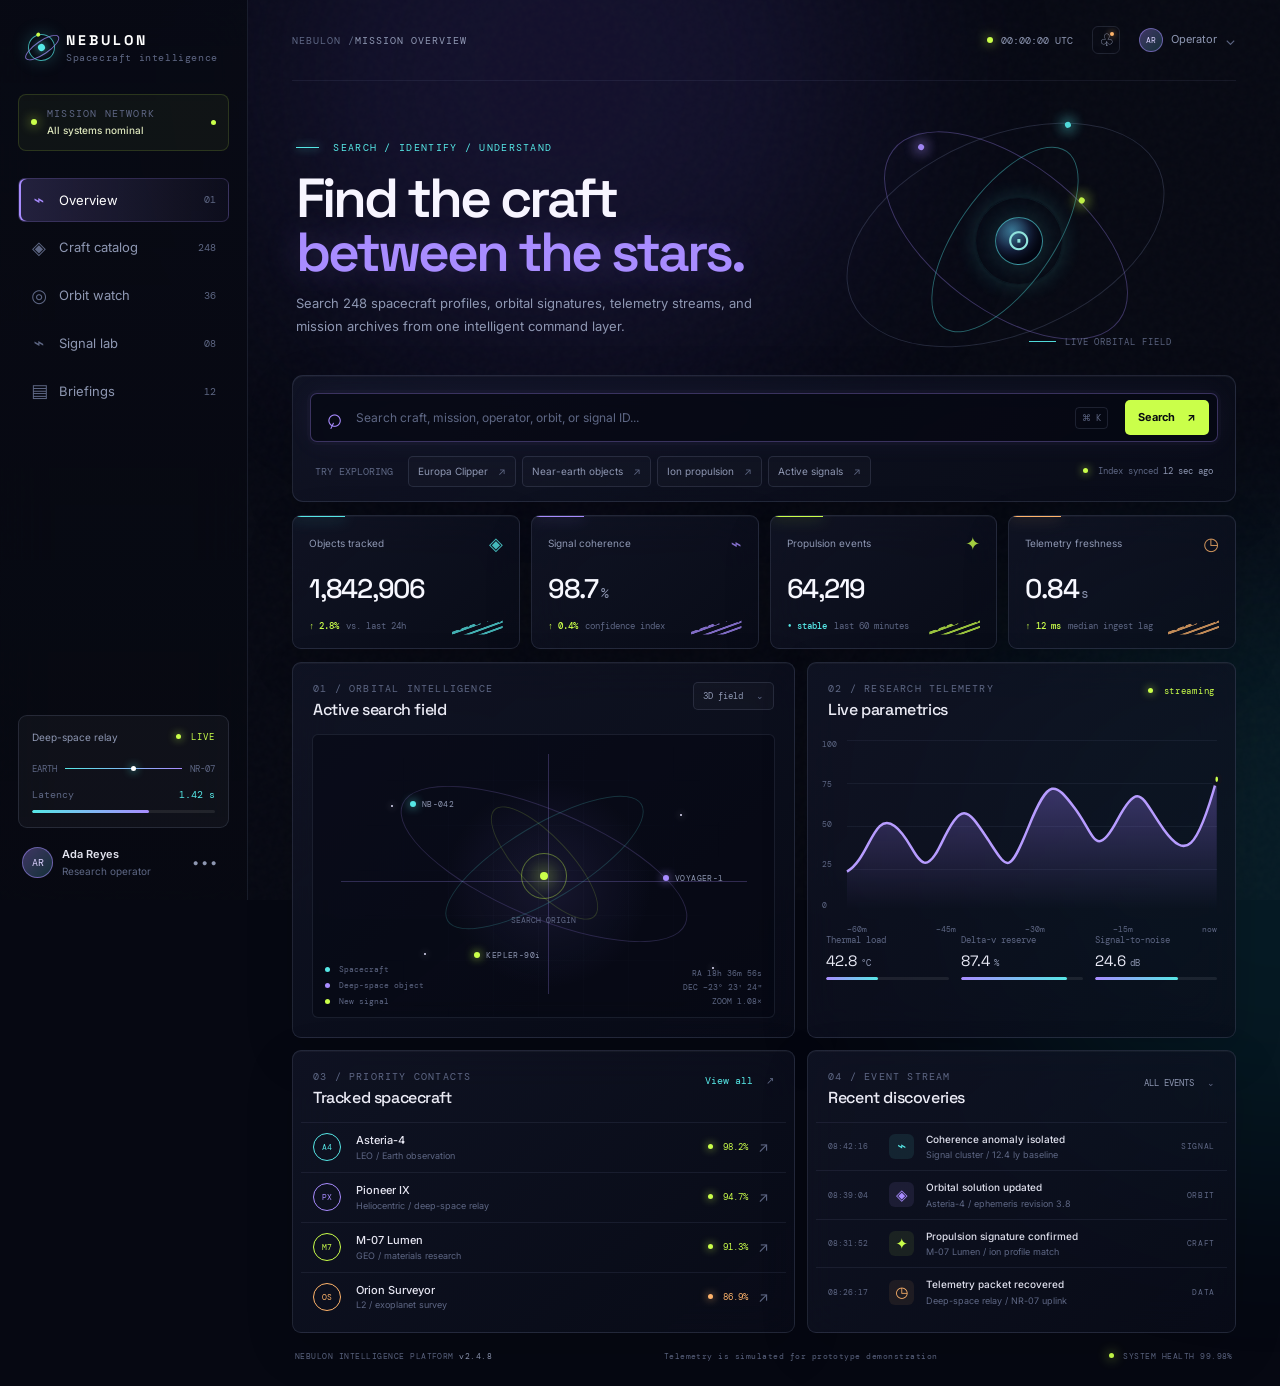
==== index.html @ e384da69 "added basic UI" ====
<!DOCTYPE html>
<html lang="en">

<head>
         <meta charset="UTF-8" />
         <meta name="viewport" content="width=device-width, initial-scale=1.0" />
         <meta name="theme-color" content="#060812" />
         <meta name="description" content="NEBULON spacecraft search and research intelligence prototype." />
         <title>NEBULON — Spacecraft Intelligence</title>
         <link rel="preconnect" href="https://fonts.googleapis.com" />
         <link rel="preconnect" href="https://fonts.gstatic.com" crossorigin />
         <link href="https://fonts.googleapis.com/css2?family=DM+Mono:wght@400;500&family=Inter:wght@400;500;600;700;800&family=Space+Grotesk:wght@400;500;600;700&display=swap"
                  rel="stylesheet" />
         <link rel="stylesheet" href="style.css" />
</head>

<body>
         <canvas id="starfield" aria-hidden="true"></canvas>
         <div class="noise" aria-hidden="true"></div>
         <div class="aurora aurora-one" aria-hidden="true"></div>
         <div class="aurora aurora-two" aria-hidden="true"></div>

         <div class="app-shell">
                  <aside class="sidebar" aria-label="Primary navigation">
                           <div class="brand-lockup">
                                    <div class="brand-orbit" aria-hidden="true"><span></span><i></i></div>
                                    <div>
                                             <div class="brand-name">NEBULON</div>
                                             <div class="brand-subtitle">Spacecraft intelligence</div>
                                    </div>
                           </div>

                           <div class="mission-status">
                                    <span class="status-dot"></span>
                                    <div>
                                             <span class="eyebrow">Mission network</span>
                                             <strong>All systems nominal</strong>
                                    </div>
                                    <span class="status-pulse"></span>
                           </div>

                           <nav class="nav-stack">
                                    <button class="nav-item active" data-view="overview" type="button"><span
                                                      class="nav-icon">⌁</span><span>Overview</span><span
                                                      class="nav-count">01</span></button>
                                    <button class="nav-item" data-view="catalog" type="button"><span
                                                      class="nav-icon">◈</span><span>Craft catalog</span><span
                                                      class="nav-count">248</span></button>
                                    <button class="nav-item" data-view="orbits" type="button"><span
                                                      class="nav-icon">◎</span><span>Orbit watch</span><span
                                                      class="nav-count">36</span></button>
                                    <button class="nav-item" data-view="signals" type="button"><span
                                                      class="nav-icon">⌁</span><span>Signal lab</span><span
                                                      class="nav-count">08</span></button>
                                    <button class="nav-item" data-view="briefings" type="button"><span
                                                      class="nav-icon">▤</span><span>Briefings</span><span
                                                      class="nav-count">12</span></button>
                           </nav>

                           <div class="sidebar-spacer"></div>

                           <div class="network-card">
                                    <div class="network-card-top"><span>Deep-space relay</span><span
                                                      class="live-label"><i></i> LIVE</span></div>
                                    <div class="relay-route"><span>EARTH</span>
                                             <div class="route-line"><b></b></div><span>NR-07</span>
                                    </div>
                                    <div class="network-meta"><span>Latency</span><strong id="latencyValue">1.42
                                                      s</strong></div>
                                    <div class="mini-progress"><span id="relayProgress"></span></div>
                           </div>

                           <div class="user-lockup">
                                    <div class="avatar">AR</div>
                                    <div><strong>Ada Reyes</strong><span>Research operator</span></div>
                                    <button class="icon-button" type="button"
                                             aria-label="Open operator menu">•••</button>
                           </div>
                  </aside>

                  <main class="main-content">
                           <header class="topbar">
                                    <div class="breadcrumb"><span>NEBULON /</span><strong>Mission overview</strong>
                                    </div>
                                    <div class="topbar-actions">
                                             <div class="system-time"><span class="live-dot"></span><span
                                                               id="utcClock">00:00:00 UTC</span></div>
                                             <button class="square-button" type="button"
                                                      aria-label="Notifications"><span
                                                               class="notification-dot"></span>♧</button>
                                             <button class="operator-button" type="button"><span
                                                               class="avatar avatar-small">AR</span><span>Operator</span><span
                                                               class="chevron">⌄</span></button>
                                    </div>
                           </header>

                           <section class="hero-section">
                                    <div class="hero-copy">
                                             <div class="section-kicker"><span></span> SEARCH / IDENTIFY / UNDERSTAND
                                             </div>
                                             <h1>Find the craft<br /><em>between the stars.</em></h1>
                                             <p>Search 248 spacecraft profiles, orbital signatures, telemetry streams,
                                                      and mission archives from one intelligent command layer.</p>
                                    </div>

                                    <div class="hero-orbit-visual"
                                             aria-label="Orbital visualization showing tracked spacecraft">
                                             <div class="orbit orbit-large"><span class="orbit-node node-one"></span>
                                             </div>
                                             <div class="orbit orbit-medium"><span class="orbit-node node-two"></span>
                                             </div>
                                             <div class="orbit orbit-small"><span class="orbit-node node-three"></span>
                                             </div>
                                             <div class="planet">
                                                      <div class="planet-glow"></div><span>⊙</span>
                                             </div>
                                             <div class="visual-caption"><span class="caption-line"></span><span>LIVE
                                                               ORBITAL FIELD</span></div>
                                    </div>
                           </section>

                           <section class="search-panel glass-panel" aria-label="Spacecraft search">
                                    <div class="search-main">
                                             <span class="search-glyph">⌕</span>
                                             <input id="craftSearch" type="search" autocomplete="off"
                                                      placeholder="Search craft, mission, operator, orbit, or signal ID..."
                                                      aria-label="Search spacecraft, mission, operator, orbit, or signal ID" />
                                             <span class="search-shortcut">⌘ K</span>
                                             <button class="search-submit" id="searchSubmit" type="button">Search
                                                      <span>↗</span></button>
                                    </div>
                                    <div class="search-footer">
                                             <div class="suggestion-label">Try exploring</div>
                                             <div class="suggestion-chips">
                                                      <button class="suggestion-chip" type="button"
                                                               data-query="Europa Clipper">Europa Clipper
                                                               <span>↗</span></button>
                                                      <button class="suggestion-chip" type="button"
                                                               data-query="near-earth objects">Near-earth objects
                                                               <span>↗</span></button>
                                                      <button class="suggestion-chip" type="button"
                                                               data-query="ion propulsion">Ion propulsion
                                                               <span>↗</span></button>
                                                      <button class="suggestion-chip" type="button"
                                                               data-query="active signals">Active signals
                                                               <span>↗</span></button>
                                             </div>
                                             <span class="index-status"><i></i> Index synced <strong id="syncTime">12
                                                               sec ago</strong></span>
                                    </div>
                           </section>

                           <section class="metrics-grid" aria-label="Live research metrics">
                                    <article class="metric-card glass-panel accent-cyan">
                                             <div class="metric-head"><span class="metric-label">Objects
                                                               tracked</span><span class="metric-icon">◈</span></div>
                                             <div class="metric-value" id="objectsMetric">1,842,906</div>
                                             <div class="metric-foot"><span class="trend up">↑ 2.8%</span><span>vs. last
                                                               24h</span>
                                                      <div class="sparkline" id="sparkObjects"></div>
                                             </div>
                                    </article>
                                    <article class="metric-card glass-panel accent-violet">
                                             <div class="metric-head"><span class="metric-label">Signal
                                                               coherence</span><span class="metric-icon">⌁</span></div>
                                             <div class="metric-value"><span
                                                               id="coherenceMetric">98.7</span><small>%</small></div>
                                             <div class="metric-foot"><span class="trend up">↑
                                                               0.4%</span><span>confidence index</span>
                                                      <div class="sparkline violet" id="sparkCoherence"></div>
                                             </div>
                                    </article>
                                    <article class="metric-card glass-panel accent-lime">
                                             <div class="metric-head"><span class="metric-label">Propulsion
                                                               events</span><span class="metric-icon">✦</span></div>
                                             <div class="metric-value" id="propulsionMetric">64,219</div>
                                             <div class="metric-foot"><span class="trend neutral">•
                                                               stable</span><span>last 60 minutes</span>
                                                      <div class="sparkline lime" id="sparkPropulsion"></div>
                                             </div>
                                    </article>
                                    <article class="metric-card glass-panel accent-orange">
                                             <div class="metric-head"><span class="metric-label">Telemetry
                                                               freshness</span><span class="metric-icon">◷</span></div>
                                             <div class="metric-value"><span
                                                               id="freshnessMetric">0.84</span><small>s</small></div>
                                             <div class="metric-foot"><span class="trend up">↑ 12 ms</span><span>median
                                                               ingest lag</span>
                                                      <div class="sparkline orange" id="sparkFreshness"></div>
                                             </div>
                                    </article>
                           </section>

                           <section class="dashboard-grid">
                                    <article class="panel glass-panel orbit-panel">
                                             <div class="panel-heading">
                                                      <div><span class="eyebrow">01 / ORBITAL INTELLIGENCE</span>
                                                               <h2>Active search field</h2>
                                                      </div>
                                                      <button class="ghost-button" id="fieldMode" type="button">3D field
                                                               <span>⌄</span></button>
                                             </div>
                                             <div class="field-map">
                                                      <div class="field-grid"></div>
                                                      <div class="field-axis axis-x"></div>
                                                      <div class="field-axis axis-y"></div>
                                                      <div class="field-ring ring-a"></div>
                                                      <div class="field-ring ring-b"></div>
                                                      <div class="field-ring ring-c"></div>
                                                      <div class="field-star star-a"></div>
                                                      <div class="field-star star-b"></div>
                                                      <div class="field-star star-c"></div>
                                                      <div class="field-star star-d"></div>
                                                      <div class="craft craft-a"><span></span><label>NB-042</label>
                                                      </div>
                                                      <div class="craft craft-b"><span></span><label>VOYAGER-1</label>
                                                      </div>
                                                      <div class="craft craft-c"><span></span><label>KEPLER-90i</label>
                                                      </div>
                                                      <div class="field-center"><span class="center-core"></span>
                                                               <div class="center-radar"></div><small>SEARCH
                                                                        ORIGIN</small>
                                                      </div>
                                                      <div class="field-legend"><span><i class="legend-cyan"></i>
                                                                        Spacecraft</span><span><i
                                                                                 class="legend-violet"></i> Deep-space
                                                                        object</span><span><i class="legend-lime"></i>
                                                                        New signal</span></div>
                                                      <div class="map-readout"><span>RA 18h 36m 56s</span><span>DEC −23°
                                                                        23′ 24″</span><span>ZOOM 1.08×</span></div>
                                             </div>
                                    </article>

                                    <article class="panel glass-panel telemetry-panel">
                                             <div class="panel-heading">
                                                      <div><span class="eyebrow">02 / RESEARCH TELEMETRY</span>
                                                               <h2>Live parametrics</h2>
                                                      </div>
                                                      <span class="stream-status"><i></i> streaming</span>
                                             </div>
                                             <div class="telemetry-chart">
                                                      <div class="chart-y">
                                                               <span>100</span><span>75</span><span>50</span><span>25</span><span>0</span>
                                                      </div>
                                                      <div class="chart-area">
                                                               <div class="chart-lines"></div><svg viewBox="0 0 560 180"
                                                                        preserveAspectRatio="none"
                                                                        aria-label="Telemetry waveform">
                                                                        <defs>
                                                                                 <linearGradient id="chartGradient"
                                                                                          x1="0" x2="0" y1="0" y2="1">
                                                                                          <stop offset="0%"
                                                                                                   stop-color="#9c7cff"
                                                                                                   stop-opacity=".34" />
                                                                                          <stop offset="100%"
                                                                                                   stop-color="#9c7cff"
                                                                                                   stop-opacity="0" />
                                                                                 </linearGradient>
                                                                        </defs>
                                                                        <path id="telemetryFill"
                                                                                 d="M0,140 C35,125 40,75 72,91 S110,158 142,111 S181,71 212,104 S244,146 275,92 S315,44 345,72 S376,129 410,84 S447,63 480,95 S530,118 560,41 L560,180 L0,180 Z"
                                                                                 fill="url(#chartGradient)" />
                                                                        <path id="telemetryLine"
                                                                                 d="M0,140 C35,125 40,75 72,91 S110,158 142,111 S181,71 212,104 S244,146 275,92 S315,44 345,72 S376,129 410,84 S447,63 480,95 S530,118 560,41"
                                                                                 fill="none" stroke="#b79cff"
                                                                                 stroke-width="2.5"
                                                                                 vector-effect="non-scaling-stroke" />
                                                                        <circle id="telemetryPoint" cx="560" cy="41"
                                                                                 r="5" fill="#caff4a" stroke="#10131f"
                                                                                 stroke-width="4"
                                                                                 vector-effect="non-scaling-stroke" />
                                                               </svg>
                                                               <div class="chart-x">
                                                                        <span>−60m</span><span>−45m</span><span>−30m</span><span>−15m</span><span>now</span>
                                                               </div>
                                                      </div>
                                             </div>
                                             <div class="telemetry-readouts">
                                                      <div><span>Thermal load</span><strong id="thermalValue">42.8
                                                                        <small>°C</small></strong><i
                                                                        class="readout-bar"><b
                                                                                 style="width:42%"></b></i></div>
                                                      <div><span>Delta-v reserve</span><strong id="deltaValue">87.4
                                                                        <small>%</small></strong><i
                                                                        class="readout-bar"><b
                                                                                 style="width:87%"></b></i></div>
                                                      <div><span>Signal-to-noise</span><strong id="snrValue">24.6
                                                                        <small>dB</small></strong><i
                                                                        class="readout-bar"><b
                                                                                 style="width:68%"></b></i></div>
                                             </div>
                                    </article>

                                    <article class="panel glass-panel targets-panel">
                                             <div class="panel-heading">
                                                      <div><span class="eyebrow">03 / PRIORITY CONTACTS</span>
                                                               <h2>Tracked spacecraft</h2>
                                                      </div><button class="text-button" id="viewAllTargets"
                                                               type="button">View all <span>↗</span></button>
                                             </div>
                                             <div class="target-list" id="targetList">
                                                      <button class="target-row" data-target="Asteria-4"
                                                               type="button"><span
                                                                        class="target-mark cyan">A4</span><span
                                                                        class="target-info"><strong>Asteria-4</strong><small>LEO
                                                                                 / Earth observation</small></span><span
                                                                        class="target-signal"><i></i> 98.2%</span><span
                                                                        class="row-arrow">↗</span></button>
                                                      <button class="target-row" data-target="Pioneer IX"
                                                               type="button"><span
                                                                        class="target-mark violet">PX</span><span
                                                                        class="target-info"><strong>Pioneer
                                                                                 IX</strong><small>Heliocentric /
                                                                                 deep-space relay</small></span><span
                                                                        class="target-signal"><i></i> 94.7%</span><span
                                                                        class="row-arrow">↗</span></button>
                                                      <button class="target-row" data-target="M-07 Lumen"
                                                               type="button"><span
                                                                        class="target-mark lime">M7</span><span
                                                                        class="target-info"><strong>M-07
                                                                                 Lumen</strong><small>GEO / materials
                                                                                 research</small></span><span
                                                                        class="target-signal"><i></i> 91.3%</span><span
                                                                        class="row-arrow">↗</span></button>
                                                      <button class="target-row" data-target="Orion Surveyor"
                                                               type="button"><span
                                                                        class="target-mark orange">OS</span><span
                                                                        class="target-info"><strong>Orion
                                                                                 Surveyor</strong><small>L2 / exoplanet
                                                                                 survey</small></span><span
                                                                        class="target-signal warning"><i></i>
                                                                        86.9%</span><span
                                                                        class="row-arrow">↗</span></button>
                                             </div>
                                    </article>

                                    <article class="panel glass-panel activity-panel">
                                             <div class="panel-heading">
                                                      <div><span class="eyebrow">04 / EVENT STREAM</span>
                                                               <h2>Recent discoveries</h2>
                                                      </div><span class="stream-filter">ALL EVENTS <span>⌄</span></span>
                                             </div>
                                             <div class="activity-list" id="activityList">
                                                      <div class="activity-item"><span
                                                                        class="activity-time">08:42:16</span><span
                                                                        class="activity-icon cyan">⌁</span>
                                                               <div><strong>Coherence anomaly
                                                                                 isolated</strong><small>Signal cluster
                                                                                 / 12.4 ly baseline</small></div><span
                                                                        class="activity-tag">SIGNAL</span>
                                                      </div>
                                                      <div class="activity-item"><span
                                                                        class="activity-time">08:39:04</span><span
                                                                        class="activity-icon violet">◈</span>
                                                               <div><strong>Orbital solution
                                                                                 updated</strong><small>Asteria-4 /
                                                                                 ephemeris revision 3.8</small></div>
                                                               <span class="activity-tag">ORBIT</span>
                                                      </div>
                                                      <div class="activity-item"><span
                                                                        class="activity-time">08:31:52</span><span
                                                                        class="activity-icon lime">✦</span>
                                                               <div><strong>Propulsion signature
                                                                                 confirmed</strong><small>M-07 Lumen /
                                                                                 ion profile match</small></div><span
                                                                        class="activity-tag">CRAFT</span>
                                                      </div>
                                                      <div class="activity-item"><span
                                                                        class="activity-time">08:26:17</span><span
                                                                        class="activity-icon orange">◷</span>
                                                               <div><strong>Telemetry packet
                                                                                 recovered</strong><small>Deep-space
                                                                                 relay / NR-07 uplink</small></div><span
                                                                        class="activity-tag">DATA</span>
                                                      </div>
                                             </div>
                                    </article>
                           </section>

                           <footer class="page-footer"><span>NEBULON INTELLIGENCE PLATFORM
                                             <b>v2.4.8</b></span><span>Telemetry is simulated for prototype
                                             demonstration</span><span><i class="footer-dot"></i> SYSTEM HEALTH
                                             99.98%</span></footer>
                  </main>
         </div>

         <div class="toast" id="toast" role="status" aria-live="polite"><span class="toast-mark">✦</span>
                  <div><strong id="toastTitle">Search initialized</strong><small id="toastMessage">Scanning the Nebulon
                                    index...</small></div><button id="toastClose" type="button"
                           aria-label="Close notification">×</button>
         </div>
         <script src="script.js"></script>
</body>

</html>
---- style.css ----
:root {
         --bg: #060812;
         --panel: rgba(15, 18, 32, .74);
         --panel-strong: rgba(18, 22, 38, .92);
         --line: rgba(153, 167, 206, .16);
         --line-bright: rgba(189, 204, 255, .28);
         --ink: #f0f1fb;
         --muted: #8e97b2;
         --muted-2: #5e6784;
         --cyan: #56e7e6;
         --violet: #a88cff;
         --lime: #caff4a;
         --orange: #ffb46b;
         --danger: #ff7c9f;
         --font-body: Inter, system-ui, sans-serif;
         --font-display: "Space Grotesk", Inter, sans-serif;
         --font-mono: "DM Mono", monospace;
}

* {
         box-sizing: border-box;
}

html {
         min-width: 320px;
         scroll-behavior: smooth;
}

body {
         margin: 0;
         color: var(--ink);
         background: var(--bg);
         font-family: var(--font-body);
         font-size: 13px;
         line-height: 1.45;
         overflow-x: hidden;
}

button,
input {
         font: inherit;
}

button {
         color: inherit;
         cursor: pointer;
}

button:focus-visible,
input:focus-visible {
         outline: 2px solid var(--cyan);
         outline-offset: 3px;
}

#starfield {
         position: fixed;
         inset: 0;
         z-index: -5;
         width: 100%;
         height: 100%;
         opacity: .82;
}

.noise {
         position: fixed;
         inset: 0;
         z-index: -2;
         pointer-events: none;
         opacity: .035;
         mix-blend-mode: screen;
         background-image: url("data:image/svg+xml,%3Csvg viewBox='0 0 180 180' xmlns='http://www.w3.org/2000/svg'%3E%3Cfilter id='n'%3E%3CfeTurbulence type='fractalNoise' baseFrequency='.82' numOctaves='4' stitchTiles='stitch'/%3E%3C/filter%3E%3Crect width='100%25' height='100%25' filter='url(%23n)' opacity='.75'/%3E%3C/svg%3E");
}

.aurora {
         position: fixed;
         z-index: -3;
         width: 48vw;
         height: 48vw;
         border-radius: 50%;
         filter: blur(110px);
         opacity: .13;
         pointer-events: none;
}

.aurora-one {
         top: -18vw;
         left: 20vw;
         background: #6547da;
}

.aurora-two {
         right: -24vw;
         bottom: -22vw;
         background: #0bbbc4;
         opacity: .1;
}

.app-shell {
         display: flex;
         min-height: 100vh;
}

.sidebar {
         position: fixed;
         top: 0;
         bottom: 0;
         left: 0;
         z-index: 10;
         display: flex;
         flex-direction: column;
         width: 248px;
         padding: 31px 18px 22px;
         border-right: 1px solid rgba(145, 160, 206, .13);
         background: linear-gradient(180deg, rgba(8, 10, 20, .92), rgba(7, 9, 17, .73));
         backdrop-filter: blur(26px);
}

.brand-lockup {
         display: flex;
         align-items: center;
         gap: 11px;
         padding: 0 10px 30px;
}

.brand-orbit {
         width: 27px;
         height: 27px;
         border: 1px solid rgba(86, 231, 230, .7);
         border-radius: 50%;
         transform: rotate(-34deg);
         position: relative;
         box-shadow: 0 0 18px rgba(86, 231, 230, .22);
}

.brand-orbit:before {
         content: "";
         position: absolute;
         width: 38px;
         height: 12px;
         top: 6px;
         left: -7px;
         border: 1px solid rgba(168, 140, 255, .72);
         border-radius: 50%;
}

.brand-orbit span {
         position: absolute;
         top: 9px;
         left: 9px;
         width: 7px;
         height: 7px;
         border-radius: 50%;
         background: var(--cyan);
         box-shadow: 0 0 10px var(--cyan);
}

.brand-orbit i {
         position: absolute;
         width: 4px;
         height: 4px;
         top: -2px;
         left: 15px;
         background: var(--lime);
         border-radius: 50%;
}

.brand-name {
         color: #fff;
         font: 700 14px var(--font-display);
         letter-spacing: .21em;
}

.brand-subtitle {
         color: var(--muted-2);
         font: 10px var(--font-mono);
         letter-spacing: .06em;
         margin-top: 2px;
}

.eyebrow {
         color: var(--muted-2);
         display: block;
         font: 10px var(--font-mono);
         letter-spacing: .12em;
         text-transform: uppercase;
}

.mission-status {
         display: flex;
         align-items: center;
         gap: 10px;
         padding: 12px 12px;
         border: 1px solid rgba(202, 255, 74, .15);
         border-radius: 8px;
         background: rgba(202, 255, 74, .045);
         margin-bottom: 27px;
}

.status-dot,
.live-dot,
.footer-dot {
         display: inline-block;
         width: 6px;
         height: 6px;
         border-radius: 50%;
         background: var(--lime);
         box-shadow: 0 0 12px var(--lime);
         flex: 0 0 auto;
}

.mission-status strong {
         display: block;
         color: #dce6bc;
         font-size: 10px;
         font-weight: 500;
         margin-top: 3px;
}

.status-pulse {
         width: 5px;
         height: 5px;
         margin-left: auto;
         border-radius: 50%;
         background: var(--lime);
         animation: pulse 1.8s infinite;
}

.nav-stack {
         display: flex;
         flex-direction: column;
         gap: 3px;
}

.nav-item {
         display: flex;
         align-items: center;
         gap: 12px;
         width: 100%;
         padding: 12px 12px;
         border: 1px solid transparent;
         border-radius: 7px;
         color: var(--muted);
         background: transparent;
         text-align: left;
         transition: .25s ease;
}

.nav-item:hover {
         color: var(--ink);
         background: rgba(255, 255, 255, .045);
}

.nav-item.active {
         color: #fff;
         border-color: rgba(168, 140, 255, .18);
         background: linear-gradient(90deg, rgba(168, 140, 255, .18), rgba(168, 140, 255, .035));
         box-shadow: inset 2px 0 var(--violet);
}

.nav-icon {
         width: 16px;
         color: var(--muted-2);
         font-size: 18px;
         text-align: center;
         line-height: 1;
}

.nav-item.active .nav-icon {
         color: var(--violet);
}

.nav-count {
         margin-left: auto;
         color: var(--muted-2);
         font: 10px var(--font-mono);
}

.sidebar-spacer {
         flex: 1;
         min-height: 30px;
}

.network-card {
         padding: 14px 13px;
         border: 1px solid var(--line);
         border-radius: 9px;
         background: rgba(255, 255, 255, .035);
         margin-bottom: 19px;
}

.network-card-top,
.relay-route,
.network-meta {
         display: flex;
         justify-content: space-between;
         align-items: center;
}

.network-card-top {
         color: var(--muted);
         font-size: 10px;
}

.live-label {
         color: var(--lime);
         font: 9px var(--font-mono);
         letter-spacing: .1em;
}

.live-label i,
.stream-status i,
.target-signal i,
.index-status i {
         display: inline-block;
         width: 5px;
         height: 5px;
         border-radius: 50%;
         background: currentColor;
         margin-right: 5px;
         vertical-align: 1px;
         box-shadow: 0 0 8px currentColor;
}

.relay-route {
         gap: 8px;
         margin: 18px 0 13px;
         color: var(--muted-2);
         font: 9px var(--font-mono);
}

.route-line {
         flex: 1;
         height: 1px;
         position: relative;
         background: linear-gradient(90deg, var(--cyan), var(--violet));
}

.route-line b {
         position: absolute;
         top: -2px;
         left: 56%;
         width: 5px;
         height: 5px;
         background: #fff;
         border-radius: 50%;
         box-shadow: 0 0 9px var(--cyan);
}

.network-meta {
         color: var(--muted-2);
         font: 10px var(--font-mono);
}

.network-meta strong {
         color: var(--cyan);
         font-weight: 400;
}

.mini-progress,
.readout-bar {
         display: block;
         overflow: hidden;
         height: 3px;
         border-radius: 9px;
         background: rgba(255, 255, 255, .08);
}

.mini-progress {
         margin-top: 9px;
}

.mini-progress span {
         display: block;
         height: 100%;
         width: 64%;
         border-radius: inherit;
         background: linear-gradient(90deg, var(--cyan), var(--violet));
         transition: width .4s ease;
}

.user-lockup {
         display: flex;
         align-items: center;
         gap: 9px;
         padding: 0 4px;
}

.avatar {
         display: grid;
         place-items: center;
         width: 31px;
         height: 31px;
         border: 1px solid rgba(168, 140, 255, .52);
         border-radius: 50%;
         color: #ddd3ff;
         background: linear-gradient(135deg, rgba(168, 140, 255, .35), rgba(86, 231, 230, .18));
         font: 10px var(--font-mono);
}

.user-lockup strong,
.user-lockup span {
         display: block;
}

.user-lockup strong {
         color: #e1e2ed;
         font-size: 11px;
         font-weight: 600;
}

.user-lockup span {
         color: var(--muted-2);
         font-size: 10px;
         margin-top: 1px;
}

.icon-button,
.square-button {
         border: 0;
         background: transparent;
         color: var(--muted);
}

.icon-button {
         margin-left: auto;
         letter-spacing: 2px;
}

.main-content {
         width: calc(100% - 248px);
         min-width: 0;
         margin-left: 248px;
         padding: 0 44px 25px;
}

.topbar {
         display: flex;
         align-items: center;
         justify-content: space-between;
         min-height: 81px;
         border-bottom: 1px solid rgba(145, 160, 206, .1);
}

.breadcrumb {
         color: var(--muted-2);
         font: 10px var(--font-mono);
         letter-spacing: .1em;
         text-transform: uppercase;
}

.breadcrumb strong {
         color: var(--muted);
         font-weight: 400;
}

.topbar-actions {
         display: flex;
         align-items: center;
         gap: 19px;
}

.system-time {
         display: flex;
         align-items: center;
         gap: 8px;
         color: var(--muted);
         font: 10px var(--font-mono);
}

.square-button {
         width: 28px;
         height: 28px;
         position: relative;
         border: 1px solid var(--line);
         border-radius: 6px;
         font-size: 17px;
}

.notification-dot {
         position: absolute;
         top: 5px;
         right: 5px;
         width: 4px;
         height: 4px;
         background: var(--orange);
         border-radius: 50%;
         box-shadow: 0 0 6px var(--orange);
}

.operator-button {
         display: flex;
         align-items: center;
         gap: 8px;
         padding: 0;
         border: 0;
         color: var(--muted);
         background: transparent;
         font-size: 11px;
}

.avatar-small {
         width: 24px;
         height: 24px;
         font-size: 8px;
}

.chevron {
         color: var(--muted-2);
         font-size: 14px;
}

.hero-section {
         display: flex;
         align-items: center;
         justify-content: space-between;
         max-width: 1230px;
         min-height: 294px;
         padding: 43px 4px 19px;
}

.section-kicker {
         color: var(--cyan);
         font: 10px var(--font-mono);
         letter-spacing: .13em;
}

.section-kicker span {
         display: inline-block;
         width: 23px;
         height: 1px;
         margin-right: 7px;
         vertical-align: 3px;
         background: var(--cyan);
         box-shadow: 0 0 8px var(--cyan);
}

h1 {
         margin: 18px 0 12px;
         color: #f7f5ff;
         font: 600 clamp(36px, 4.3vw, 62px)/.98 var(--font-display);
         letter-spacing: -.055em;
}

h1 em {
         color: var(--violet);
         font-style: normal;
         text-shadow: 0 0 35px rgba(168, 140, 255, .24);
}

.hero-copy p {
         max-width: 470px;
         margin: 0;
         color: var(--muted);
         font-size: 13px;
         line-height: 1.8;
}

.hero-orbit-visual {
         width: min(44vw, 370px);
         height: 213px;
         position: relative;
         margin-right: 4%;
         opacity: .94;
}

.orbit {
         position: absolute;
         border: 1px solid rgba(145, 160, 206, .22);
         border-radius: 50%;
         transform: rotate(-23deg);
}

.orbit-large {
         inset: 2px 22px 13px 13px;
}

.orbit-medium {
         inset: 27px 47px 37px 39px;
         border-color: rgba(168, 140, 255, .34);
         transform: rotate(37deg);
}

.orbit-small {
         inset: 57px 82px 59px 72px;
         border-color: rgba(86, 231, 230, .42);
         transform: rotate(-55deg);
}

.orbit-node {
         position: absolute;
         display: block;
         width: 6px;
         height: 6px;
         border-radius: 50%;
}

.node-one {
         right: 19%;
         top: 9%;
         background: var(--cyan);
         box-shadow: 0 0 13px 2px var(--cyan);
}

.node-two {
         left: 6%;
         top: 35%;
         background: var(--violet);
         box-shadow: 0 0 13px 2px var(--violet);
}

.node-three {
         right: 13%;
         bottom: 4%;
         background: var(--lime);
         box-shadow: 0 0 13px 2px var(--lime);
}

.planet {
         position: absolute;
         top: 83px;
         left: 46%;
         display: grid;
         place-items: center;
         width: 48px;
         height: 48px;
         border: 1px solid rgba(86, 231, 230, .58);
         border-radius: 50%;
         color: #9af3ea;
         background: radial-gradient(circle at 35% 28%, #3d7d9b 0, #1a2948 42%, #0b1123 70%);
         box-shadow: 0 0 30px rgba(86, 231, 230, .21), inset -8px -7px 12px rgba(3, 4, 13, .8);
         font-size: 29px;
}

.planet-glow {
         position: absolute;
         inset: -21px;
         border-radius: 50%;
         border: 1px solid rgba(86, 231, 230, .06);
         box-shadow: 0 0 23px rgba(86, 231, 230, .18);
}

.visual-caption {
         position: absolute;
         bottom: -1px;
         right: 6%;
         display: flex;
         align-items: center;
         gap: 9px;
         color: var(--muted-2);
         font: 9px var(--font-mono);
         letter-spacing: .11em;
}

.caption-line {
         width: 27px;
         height: 1px;
         background: var(--cyan);
}

.glass-panel {
         border: 1px solid var(--line);
         background: linear-gradient(140deg, rgba(19, 23, 41, .72), rgba(10, 13, 26, .66));
         box-shadow: 0 16px 50px rgba(0, 0, 0, .14), inset 0 1px rgba(255, 255, 255, .035);
         backdrop-filter: blur(20px);
}

.search-panel {
         max-width: 1230px;
         padding: 17px 17px 14px;
         border-radius: 11px;
}

.search-main {
         display: flex;
         align-items: center;
         height: 49px;
         padding: 0 8px 0 14px;
         border: 1px solid rgba(168, 140, 255, .32);
         border-radius: 7px;
         background: rgba(5, 7, 17, .66);
         box-shadow: 0 0 0 3px rgba(168, 140, 255, .025), 0 0 28px rgba(168, 140, 255, .06);
}

.search-glyph {
         margin-right: 13px;
         color: var(--violet);
         font-size: 27px;
         line-height: 1;
         transform: rotate(-20deg);
}

.search-main input {
         min-width: 0;
         flex: 1;
         border: 0;
         outline: 0;
         color: var(--ink);
         background: transparent;
         font-size: 12px;
}

.search-main input::placeholder {
         color: var(--muted-2);
}

.search-shortcut {
         margin: 0 17px;
         padding: 4px 6px;
         border: 1px solid var(--line);
         border-radius: 4px;
         color: var(--muted-2);
         font: 9px var(--font-mono);
}

.search-submit {
         display: flex;
         align-items: center;
         gap: 12px;
         height: 35px;
         padding: 0 13px;
         border: 0;
         border-radius: 5px;
         color: #080b12;
         background: var(--lime);
         font-size: 11px;
         font-weight: 700;
         transition: .25s;
}

.search-submit:hover {
         transform: translateY(-1px);
         background: #d7ff77;
         box-shadow: 0 0 19px rgba(202, 255, 74, .28);
}

.search-footer {
         display: flex;
         align-items: center;
         gap: 15px;
         padding: 14px 5px 0;
}

.suggestion-label {
         color: var(--muted-2);
         font: 10px var(--font-mono);
         text-transform: uppercase;
}

.suggestion-chips {
         display: flex;
         flex-wrap: wrap;
         gap: 6px;
}

.suggestion-chip {
         padding: 7px 9px;
         border: 1px solid var(--line);
         border-radius: 5px;
         color: var(--muted);
         background: rgba(255, 255, 255, .02);
         font-size: 10px;
         transition: .2s;
}

.suggestion-chip:hover {
         color: var(--cyan);
         border-color: rgba(86, 231, 230, .4);
         background: rgba(86, 231, 230, .07);
}

.suggestion-chip span,
.text-button span {
         color: var(--muted-2);
         margin-left: 7px;
}

.index-status {
         margin-left: auto;
         color: var(--muted-2);
         font: 9px var(--font-mono);
         white-space: nowrap;
}

.index-status i {
         color: var(--lime);
}

.index-status strong {
         color: var(--muted);
         font-weight: 400;
}

.metrics-grid {
         display: grid;
         grid-template-columns: repeat(4, 1fr);
         gap: 11px;
         max-width: 1230px;
         padding: 13px 0;
}

.metric-card {
         position: relative;
         min-height: 123px;
         padding: 15px 16px 13px;
         border-radius: 9px;
         overflow: hidden;
}

.metric-card:after {
         content: "";
         position: absolute;
         top: 0;
         left: 0;
         width: 52px;
         height: 1px;
         background: var(--metric-color);
         box-shadow: 0 0 15px var(--metric-color);
}

.accent-cyan {
         --metric-color: var(--cyan);
}

.accent-violet {
         --metric-color: var(--violet);
}

.accent-lime {
         --metric-color: var(--lime);
}

.accent-orange {
         --metric-color: var(--orange);
}

.metric-head,
.metric-foot {
         display: flex;
         align-items: center;
}

.metric-head {
         justify-content: space-between;
         color: var(--muted);
         font-size: 10px;
}

.metric-icon {
         color: var(--metric-color);
         font-size: 18px;
         opacity: .8;
}

.metric-value {
         margin: 14px 0 12px;
         color: #f7f8ff;
         font: 500 27px var(--font-display);
         letter-spacing: -.045em;
}

.metric-value small {
         color: var(--muted);
         font: 13px var(--font-mono);
         margin-left: 3px;
}

.metric-foot {
         gap: 7px;
         color: var(--muted-2);
         font: 9px var(--font-mono);
}

.trend {
         font-weight: 500;
}

.trend.up {
         color: var(--lime);
}

.trend.neutral {
         color: var(--cyan);
}

.sparkline {
         width: 51px;
         height: 17px;
         margin-left: auto;
         opacity: .75;
         background: linear-gradient(160deg, transparent 38%, var(--metric-color) 40%, var(--metric-color) 46%, transparent 48%, transparent 58%, var(--metric-color) 60%, var(--metric-color) 64%, transparent 66%, transparent 73%, var(--metric-color) 75%, var(--metric-color) 79%, transparent 81%);
         clip-path: polygon(0 78%, 8% 69%, 16% 74%, 25% 44%, 33% 55%, 40% 26%, 48% 46%, 56% 33%, 63% 53%, 70% 22%, 78% 35%, 86% 16%, 94% 30%, 100% 5%, 100% 100%, 0 100%);
}

.dashboard-grid {
         display: grid;
         grid-template-columns: 1.08fr .92fr;
         gap: 12px;
         max-width: 1230px;
}

.panel {
         min-width: 0;
         border-radius: 9px;
         overflow: hidden;
}

.panel-heading {
         display: flex;
         align-items: flex-start;
         justify-content: space-between;
         gap: 15px;
         padding: 19px 20px 14px;
}

.panel-heading h2 {
         margin: 4px 0 0;
         color: #ececf6;
         font: 500 16px var(--font-display);
         letter-spacing: -.025em;
}

.ghost-button,
.stream-filter {
         border: 1px solid var(--line);
         border-radius: 5px;
         color: var(--muted);
         background: rgba(255, 255, 255, .025);
         padding: 7px 9px;
         font: 9px var(--font-mono);
}

.ghost-button span {
         margin-left: 8px;
         color: var(--muted-2);
}

.stream-status {
         color: var(--lime);
         font: 9px var(--font-mono);
         padding-top: 3px;
         letter-spacing: .08em;
}

.stream-filter {
         border: 0;
         padding-right: 0;
         background: none;
         font-size: 9px;
}

.stream-filter span {
         color: var(--muted-2);
         margin-left: 8px;
}

.orbit-panel,
.telemetry-panel {
         min-height: 369px;
}

.field-map {
         position: relative;
         height: 284px;
         margin: 0 19px 19px;
         overflow: hidden;
         border: 1px solid rgba(148, 162, 201, .13);
         border-radius: 6px;
         background: radial-gradient(circle at 51% 53%, rgba(99, 85, 177, .16), transparent 37%), rgba(5, 8, 18, .48);
}

.field-grid {
         position: absolute;
         inset: 0;
         opacity: .32;
         background-image: linear-gradient(rgba(117, 130, 169, .14) 1px, transparent 1px), linear-gradient(90deg, rgba(117, 130, 169, .14) 1px, transparent 1px);
         background-size: 45px 45px;
         mask-image: radial-gradient(circle, black, transparent 75%);
}

.field-axis {
         position: absolute;
         background: rgba(168, 140, 255, .25);
}

.axis-x {
         left: 6%;
         right: 6%;
         top: 52%;
         height: 1px;
}

.axis-y {
         top: 7%;
         bottom: 8%;
         left: 51%;
         width: 1px;
}

.field-ring {
         position: absolute;
         border: 1px solid rgba(168, 140, 255, .2);
         border-radius: 50%;
         transform: rotate(23deg);
}

.ring-a {
         width: 308px;
         height: 108px;
         top: 75px;
         left: calc(50% - 154px);
}

.ring-b {
         width: 227px;
         height: 75px;
         top: 90px;
         left: calc(50% - 113px);
         border-color: rgba(86, 231, 230, .19);
         transform: rotate(-31deg);
}

.ring-c {
         width: 147px;
         height: 52px;
         top: 102px;
         left: calc(50% - 73px);
         border-color: rgba(202, 255, 74, .16);
         transform: rotate(47deg);
}

.field-star {
         position: absolute;
         width: 2px;
         height: 2px;
         border-radius: 50%;
         background: #e0defa;
         box-shadow: 0 0 7px #fff;
}

.star-a {
         left: 17%;
         top: 25%;
}

.star-b {
         right: 20%;
         top: 28%;
}

.star-c {
         left: 24%;
         bottom: 22%;
}

.star-d {
         right: 13%;
         bottom: 17%;
}

.craft {
         position: absolute;
         display: flex;
         align-items: center;
         gap: 6px;
         color: var(--muted);
         font: 8px var(--font-mono);
         letter-spacing: .05em;
}

.craft span {
         width: 6px;
         height: 6px;
         border-radius: 50%;
         background: var(--cyan);
         box-shadow: 0 0 10px var(--cyan);
}

.craft-b span {
         background: var(--violet);
         box-shadow: 0 0 10px var(--violet);
}

.craft-c span {
         background: var(--lime);
         box-shadow: 0 0 10px var(--lime);
}

.craft-a {
         top: 23%;
         left: 21%;
}

.craft-b {
         right: 11%;
         top: 49%;
}

.craft-c {
         bottom: 20%;
         left: 35%;
}

.field-center {
         position: absolute;
         top: calc(50% - 28px);
         left: calc(50% - 28px);
         display: grid;
         place-items: center;
         width: 56px;
         height: 56px;
}

.center-core {
         width: 8px;
         height: 8px;
         border-radius: 50%;
         background: var(--lime);
         box-shadow: 0 0 18px 5px rgba(202, 255, 74, .45);
         z-index: 1;
}

.center-radar {
         position: absolute;
         inset: 5px;
         border: 1px solid rgba(202, 255, 74, .4);
         border-radius: 50%;
         animation: radar 2.8s infinite ease-out;
}

.field-center small {
         position: absolute;
         top: 67px;
         width: 90px;
         color: var(--muted-2);
         text-align: center;
         font: 8px var(--font-mono);
}

.field-legend {
         position: absolute;
         left: 12px;
         bottom: 11px;
         display: flex;
         flex-direction: column;
         gap: 6px;
         color: var(--muted-2);
         font: 8px var(--font-mono);
}

.field-legend i {
         display: inline-block;
         width: 5px;
         height: 5px;
         margin-right: 4px;
         border-radius: 50%;
}

.legend-cyan {
         background: var(--cyan);
}

.legend-violet {
         background: var(--violet);
}

.legend-lime {
         background: var(--lime);
}

.map-readout {
         position: absolute;
         right: 12px;
         bottom: 11px;
         display: flex;
         flex-direction: column;
         gap: 4px;
         color: var(--muted-2);
         text-align: right;
         font: 8px var(--font-mono);
}

.telemetry-chart {
         display: flex;
         height: 199px;
         margin: 1px 18px 0 14px;
}

.chart-y {
         display: flex;
         flex-direction: column;
         justify-content: space-between;
         padding: 4px 10px 24px 0;
         color: var(--muted-2);
         font: 8px var(--font-mono);
}

.chart-area {
         position: relative;
         flex: 1;
         min-width: 0;
         padding-bottom: 23px;
}

.chart-lines {
         position: absolute;
         inset: 5px 0 22px;
         opacity: .35;
         background: repeating-linear-gradient(to bottom, rgba(144, 160, 202, .23), rgba(144, 160, 202, .23) 1px, transparent 1px, transparent 25%);
}

.chart-area svg {
         position: absolute;
         inset: 6px 0 25px;
         width: 100%;
         height: calc(100% - 31px);
         overflow: visible;
}

.chart-x {
         position: absolute;
         bottom: 0;
         left: 0;
         right: 0;
         display: flex;
         justify-content: space-between;
         color: var(--muted-2);
         font: 8px var(--font-mono);
}

.telemetry-readouts {
         display: grid;
         grid-template-columns: repeat(3, 1fr);
         gap: 12px;
         padding: 0 18px 18px;
}

.telemetry-readouts div {
         min-width: 0;
}

.telemetry-readouts span {
         display: block;
         color: var(--muted-2);
         font: 9px var(--font-mono);
}

.telemetry-readouts strong {
         display: block;
         margin: 5px 0 7px;
         color: #e8e9f5;
         font: 15px var(--font-display);
}

.telemetry-readouts small {
         color: var(--muted);
         font: 9px var(--font-mono);
}

.readout-bar b {
         display: block;
         height: 100%;
         border-radius: inherit;
         background: linear-gradient(90deg, var(--violet), var(--cyan));
         transition: width .5s;
}

.targets-panel,
.activity-panel {
         min-height: 280px;
}

.text-button {
         border: 0;
         padding: 4px 0;
         color: var(--cyan);
         background: none;
         font: 10px var(--font-mono);
}

.target-list,
.activity-list {
         padding: 0 8px 10px;
}

.target-row {
         display: grid;
         grid-template-columns: 33px 1fr auto 16px;
         align-items: center;
         gap: 10px;
         width: 100%;
         padding: 10px 12px;
         border: 0;
         border-top: 1px solid rgba(145, 160, 206, .1);
         color: inherit;
         background: transparent;
         text-align: left;
         transition: .2s;
}

.target-row:hover,
.target-row.selected {
         background: rgba(168, 140, 255, .07);
}

.target-mark {
         display: grid;
         place-items: center;
         width: 28px;
         height: 28px;
         border: 1px solid currentColor;
         border-radius: 50%;
         color: var(--cyan);
         font: 8px var(--font-mono);
}

.target-mark.violet {
         color: var(--violet);
}

.target-mark.lime {
         color: var(--lime);
}

.target-mark.orange {
         color: var(--orange);
}

.target-info strong,
.target-info small {
         display: block;
}

.target-info strong {
         color: #e6e6f2;
         font-size: 11px;
         font-weight: 500;
}

.target-info small {
         overflow: hidden;
         color: var(--muted-2);
         font-size: 9px;
         text-overflow: ellipsis;
         white-space: nowrap;
}

.target-signal {
         color: var(--lime);
         font: 9px var(--font-mono);
         white-space: nowrap;
}

.target-signal.warning {
         color: var(--orange);
}

.row-arrow {
         color: var(--muted-2);
         font-size: 14px;
}

.activity-item {
         display: grid;
         grid-template-columns: 51px 27px 1fr auto;
         align-items: center;
         gap: 10px;
         padding: 9px 12px;
         border-top: 1px solid rgba(145, 160, 206, .1);
}

.activity-time {
         color: var(--muted-2);
         font: 8px var(--font-mono);
}

.activity-icon {
         display: grid;
         place-items: center;
         width: 25px;
         height: 25px;
         border-radius: 6px;
         color: var(--cyan);
         background: rgba(86, 231, 230, .09);
         font-size: 15px;
}

.activity-icon.violet {
         color: var(--violet);
         background: rgba(168, 140, 255, .1);
}

.activity-icon.lime {
         color: var(--lime);
         background: rgba(202, 255, 74, .08);
}

.activity-icon.orange {
         color: var(--orange);
         background: rgba(255, 180, 107, .08);
}

.activity-item strong,
.activity-item small {
         display: block;
}

.activity-item strong {
         color: #dfe0ed;
         font-size: 10px;
         font-weight: 500;
}

.activity-item small {
         color: var(--muted-2);
         font-size: 9px;
         margin-top: 2px;
}

.activity-tag {
         color: var(--muted-2);
         font: 8px var(--font-mono);
         letter-spacing: .08em;
}

.page-footer {
         display: flex;
         justify-content: space-between;
         gap: 15px;
         max-width: 1230px;
         padding: 18px 3px 0;
         color: var(--muted-2);
         font: 8px var(--font-mono);
         letter-spacing: .06em;
}

.page-footer b {
         color: var(--muted);
         font-weight: 400;
}

.footer-dot {
         width: 5px;
         height: 5px;
         margin-right: 4px;
         vertical-align: 1px;
}

.toast {
         position: fixed;
         z-index: 30;
         right: 25px;
         bottom: 25px;
         display: flex;
         align-items: center;
         gap: 11px;
         min-width: 275px;
         padding: 12px 13px;
         border: 1px solid rgba(86, 231, 230, .26);
         border-radius: 8px;
         background: rgba(11, 16, 30, .93);
         box-shadow: 0 14px 40px rgba(0, 0, 0, .3), 0 0 30px rgba(86, 231, 230, .08);
         backdrop-filter: blur(16px);
         transform: translateY(20px);
         opacity: 0;
         pointer-events: none;
         transition: .28s ease;
}

.toast.show {
         transform: translateY(0);
         opacity: 1;
         pointer-events: auto;
}

.toast-mark {
         display: grid;
         place-items: center;
         width: 25px;
         height: 25px;
         border-radius: 6px;
         color: var(--lime);
         background: rgba(202, 255, 74, .1);
}

.toast strong,
.toast small {
         display: block;
}

.toast strong {
         color: #eef0f9;
         font-size: 10px;
}

.toast small {
         color: var(--muted);
         font-size: 9px;
         margin-top: 2px;
}

.toast button {
         margin-left: auto;
         border: 0;
         color: var(--muted-2);
         background: transparent;
         font-size: 17px;
}

@keyframes pulse {

         0%,
         100% {
                  opacity: .25;
                  transform: scale(.8);
         }

         50% {
                  opacity: 1;
                  transform: scale(1.3);
         }
}

@keyframes radar {
         0% {
                  transform: scale(.6);
                  opacity: .8;
         }

         100% {
                  transform: scale(1.45);
                  opacity: 0;
         }
}

@media (max-width: 1120px) {
         .sidebar {
                  width: 212px;
         }

         .main-content {
                  width: calc(100% - 212px);
                  margin-left: 212px;
                  padding-left: 28px;
                  padding-right: 28px;
         }

         .metrics-grid {
                  grid-template-columns: repeat(2, 1fr);
         }

         .dashboard-grid {
                  grid-template-columns: 1fr;
         }

         .targets-panel,
         .activity-panel {
                  min-height: auto;
         }
}

@media (max-width: 760px) {
         .sidebar {
                  position: relative;
                  width: 100%;
                  height: auto;
                  min-height: 0;
                  padding: 18px 15px;
                  border-right: 0;
                  border-bottom: 1px solid var(--line);
         }

         .app-shell {
                  display: block;
         }

         .main-content {
                  width: 100%;
                  margin-left: 0;
                  padding: 0 15px 20px;
         }

         .brand-lockup {
                  padding-bottom: 16px;
         }

         .mission-status {
                  margin-bottom: 10px;
         }

         .nav-stack {
                  display: grid;
                  grid-template-columns: repeat(3, 1fr);
                  gap: 4px;
         }

         .nav-item {
                  padding: 9px 7px;
                  gap: 6px;
                  font-size: 10px;
         }

         .nav-count {
                  display: none;
         }

         .sidebar-spacer,
         .network-card,
         .user-lockup {
                  display: none;
         }

         .topbar {
                  min-height: 64px;
         }

         .breadcrumb {
                  font-size: 8px;
         }

         .topbar-actions {
                  gap: 8px;
         }

         .system-time,
         .operator-button>span:not(.avatar) {
                  display: none;
         }

         .hero-section {
                  min-height: 0;
                  padding: 42px 3px 26px;
         }

         .hero-orbit-visual {
                  display: none;
         }

         .hero-copy p {
                  max-width: 600px;
         }

         .search-footer {
                  align-items: flex-start;
                  flex-direction: column;
                  gap: 10px;
         }

         .index-status {
                  margin-left: 0;
         }

         .metrics-grid {
                  gap: 8px;
         }

         .metric-card {
                  padding: 13px 12px;
         }

         .metric-value {
                  font-size: 22px;
         }

         .panel-heading {
                  padding-left: 14px;
                  padding-right: 14px;
         }

         .field-map {
                  margin-left: 13px;
                  margin-right: 13px;
         }

         .telemetry-readouts {
                  gap: 7px;
                  padding-left: 13px;
                  padding-right: 13px;
         }

         .page-footer {
                  flex-direction: column;
                  gap: 5px;
         }

         .toast {
                  right: 15px;
                  bottom: 15px;
                  left: 15px;
                  min-width: 0;
         }
}

@media (max-width: 430px) {
         .nav-item span:nth-child(2) {
                  display: none;
         }

         .nav-item {
                  justify-content: center;
         }

         .search-shortcut {
                  display: none;
         }

         .search-submit {
                  padding: 0 10px;
         }

         .suggestion-chips {
                  gap: 5px;
         }

         .suggestion-chip {
                  font-size: 9px;
         }

         .metrics-grid {
                  grid-template-columns: 1fr 1fr;
         }

         .metric-foot>span:last-of-type {
                  display: none;
         }

         .sparkline {
                  display: none;
         }

         .activity-item {
                  grid-template-columns: 45px 25px 1fr;
         }

         .activity-tag {
                  display: none;
         }

         .target-signal {
                  font-size: 8px;
         }
}

@media (prefers-reduced-motion: reduce) {

         *,
         *:before,
         *:after {
                  animation-duration: .01ms !important;
                  animation-iteration-count: 1 !important;
                  transition-duration: .01ms !important;
                  scroll-behavior: auto !important;
         }
}
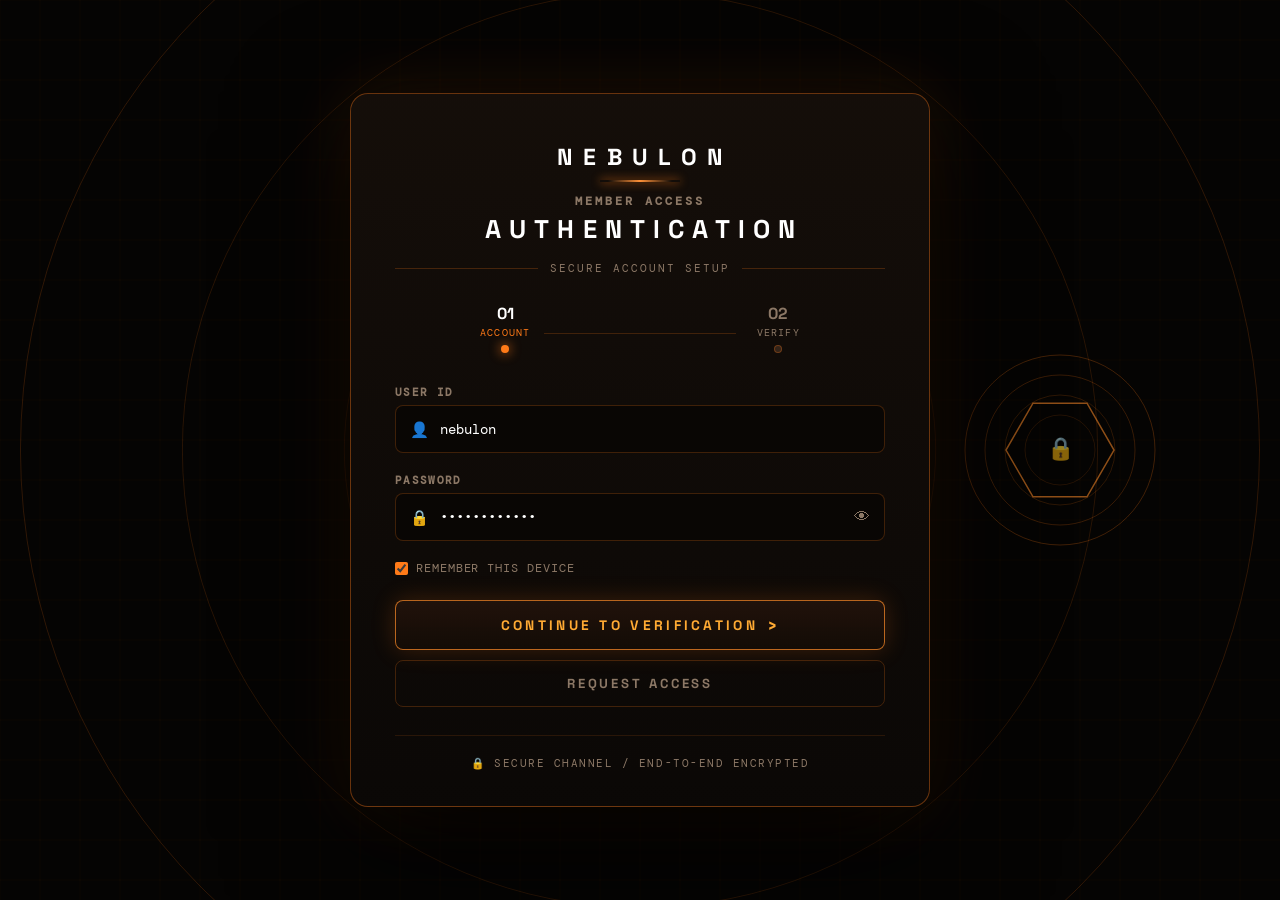
==== commit 04e76a14: "adding 3d animated video files" ====
--- a/index.html
+++ b/index.html
@@ -1,395 +1,114 @@
 <!DOCTYPE html>
-<html lang="en">
+<html lang="en" data-motion="full">
+<head>
+  <meta charset="UTF-8" />
+  <meta name="viewport" content="width=device-width, initial-scale=1.0" />
+  <meta name="theme-color" content="#03050c" />
+  <meta name="description" content="Nebulon — NASA 2070 Orbital Identity Graph & Next-Best Observation Engine. Disambiguate post-launch spacecraft swarms through multi-sensor evidence and active observation." />
+  <title>Nebulon — Orbital Identity Graph & Next-Best Observation Engine</title>
 
-<head>
-         <meta charset="UTF-8" />
-         <meta name="viewport" content="width=device-width, initial-scale=1.0" />
-         <meta name="theme-color" content="#060812" />
-         <meta name="description" content="NEBULON spacecraft search and research intelligence prototype." />
-         <title>NEBULON — Spacecraft Intelligence</title>
-         <link rel="preconnect" href="https://fonts.googleapis.com" />
-         <link rel="preconnect" href="https://fonts.gstatic.com" crossorigin />
-         <link href="https://fonts.googleapis.com/css2?family=DM+Mono:wght@400;500&family=Inter:wght@400;500;600;700;800&family=Space+Grotesk:wght@400;500;600;700&display=swap"
-                  rel="stylesheet" />
-         <link rel="stylesheet" href="style.css" />
+  <!-- Google Fonts -->
+  <link rel="preconnect" href="https://fonts.googleapis.com" />
+  <link rel="preconnect" href="https://fonts.gstatic.com" crossorigin />
+  
+  <!-- Core Design System -->
+  <link rel="stylesheet" href="frontend/css/tokens.css" />
+  <link rel="stylesheet" href="frontend/css/reset.css" />
+  <link rel="stylesheet" href="frontend/css/typography.css" />
+  <link rel="stylesheet" href="frontend/css/global.css" />
+  <link rel="stylesheet" href="frontend/css/navbar.css" />
+  <link rel="stylesheet" href="frontend/css/video-slots.css" />
+  <link rel="stylesheet" href="frontend/css/motion.css" />
+  <link rel="stylesheet" href="frontend/css/accessibility.css" />
+  <link rel="stylesheet" href="frontend/pages/home/home.css" />
+
+  <!-- Instant 2-Step Verification Guard -->
+  <script>
+    (function () {
+      var s1 = sessionStorage.getItem('nebulon_step1_cleared') === 'true';
+      var s2 = sessionStorage.getItem('nebulon_member_verified') === 'true';
+      if (!s1) {
+        window.location.href = 'frontend/authentication.html';
+      } else if (!s2) {
+        window.location.href = 'frontend/member_login.html';
+      }
+    })();
+  </script>
 </head>
 
-<body>
-         <canvas id="starfield" aria-hidden="true"></canvas>
-         <div class="noise" aria-hidden="true"></div>
-         <div class="aurora aurora-one" aria-hidden="true"></div>
-         <div class="aurora aurora-two" aria-hidden="true"></div>
+<body data-page="home">
+  <a class="skip-link" href="#main-content">Skip to main content</a>
+  <div id="site-background" aria-hidden="true"></div>
 
-         <div class="app-shell">
-                  <aside class="sidebar" aria-label="Primary navigation">
-                           <div class="brand-lockup">
-                                    <div class="brand-orbit" aria-hidden="true"><span></span><i></i></div>
-                                    <div>
-                                             <div class="brand-name">NEBULON</div>
-                                             <div class="brand-subtitle">Spacecraft intelligence</div>
-                                    </div>
-                           </div>
+  <!-- Full-Screen 3D Background Video -->
+  <div class="video-slot video-slot--home" data-video-slot="home">
+    <video class="video-slot__media" autoplay muted loop playsinline preload="metadata" aria-hidden="true">
+      <source src="frontend/assets/video/home-loop.mp4" type="video/mp4" />
+    </video>
+  </div>
 
-                           <div class="mission-status">
-                                    <span class="status-dot"></span>
-                                    <div>
-                                             <span class="eyebrow">Mission network</span>
-                                             <strong>All systems nominal</strong>
-                                    </div>
-                                    <span class="status-pulse"></span>
-                           </div>
+  <!-- Shared Fixed Navbar -->
+  <header id="nebula-navbar" class="nebula-navbar"></header>
 
-                           <nav class="nav-stack">
-                                    <button class="nav-item active" data-view="overview" type="button"><span
-                                                      class="nav-icon">⌁</span><span>Overview</span><span
-                                                      class="nav-count">01</span></button>
-                                    <button class="nav-item" data-view="catalog" type="button"><span
-                                                      class="nav-icon">◈</span><span>Craft catalog</span><span
-                                                      class="nav-count">248</span></button>
-                                    <button class="nav-item" data-view="orbits" type="button"><span
-                                                      class="nav-icon">◎</span><span>Orbit watch</span><span
-                                                      class="nav-count">36</span></button>
-                                    <button class="nav-item" data-view="signals" type="button"><span
-                                                      class="nav-icon">⌁</span><span>Signal lab</span><span
-                                                      class="nav-count">08</span></button>
-                                    <button class="nav-item" data-view="briefings" type="button"><span
-                                                      class="nav-icon">▤</span><span>Briefings</span><span
-                                                      class="nav-count">12</span></button>
-                           </nav>
+  <main id="main-content" tabindex="-1">
+    <!-- Hero Cinematic Section -->
+    <section class="home-hero">
+      <canvas class="home-hero__canvas" id="home-hero-canvas" aria-hidden="true"></canvas>
 
-                           <div class="sidebar-spacer"></div>
+      <div class="n-container home-hero__content">
+        <div class="n-kicker">ORBITAL IDENTITY & NEXT-BEST OBSERVATION // NASA 2070</div>
+        <h1 class="home-hero__title">
+          Find the spacecraft.<br />
+          <span>Ask the sky the right next question.</span>
+        </h1>
+        <p class="home-hero__lead">
+          Nebulon turns scattered public orbital observations into an explainable investigation that converges on verified spacecraft identity.
+        </p>
 
-                           <div class="network-card">
-                                    <div class="network-card-top"><span>Deep-space relay</span><span
-                                                      class="live-label"><i></i> LIVE</span></div>
-                                    <div class="relay-route"><span>EARTH</span>
-                                             <div class="route-line"><b></b></div><span>NR-07</span>
-                                    </div>
-                                    <div class="network-meta"><span>Latency</span><strong id="latencyValue">1.42
-                                                      s</strong></div>
-                                    <div class="mini-progress"><span id="relayProgress"></span></div>
-                           </div>
+        <div class="home-hero__actions">
+          <a href="frontend/investigate.html" class="n-btn n-btn--primary n-btn--lg">
+            Enter Live Mission Workspace →
+          </a>
+          <a href="frontend/about.html" class="n-btn n-btn--secondary n-btn--lg" id="home-loop-btn">
+            Explore Investigation Loop →
+          </a>
+        </div>
 
-                           <div class="user-lockup">
-                                    <div class="avatar">AR</div>
-                                    <div><strong>Ada Reyes</strong><span>Research operator</span></div>
-                                    <button class="icon-button" type="button"
-                                             aria-label="Open operator menu">•••</button>
-                           </div>
-                  </aside>
+        <!-- Live Synchronized Pulse Strip -->
+        <div class="home-pulse-strip">
+          <div class="home-pulse-card n-crosshair">
+            <div class="home-pulse-card__label">Telemetry Pipeline</div>
+            <div class="home-pulse-card__value">
+              <span class="n-live-dot"></span> <span id="home-source-sync">4 Sources Synchronized</span>
+            </div>
+          </div>
+          <div class="home-pulse-card n-crosshair">
+            <div class="home-pulse-card__label">Physics Residual Arbiter</div>
+            <div class="home-pulse-card__value" style="color: var(--n-cyan);">
+              SGP4 / SDP4 Active
+            </div>
+          </div>
+          <div class="home-pulse-card n-crosshair">
+            <div class="home-pulse-card__label">Verification Status</div>
+            <div class="home-pulse-card__value" style="color: var(--n-green);">
+              Human-in-the-Loop
+            </div>
+          </div>
+        </div>
+      </div>
+    </section>
+  </main>
 
-                  <main class="main-content">
-                           <header class="topbar">
-                                    <div class="breadcrumb"><span>NEBULON /</span><strong>Mission overview</strong>
-                                    </div>
-                                    <div class="topbar-actions">
-                                             <div class="system-time"><span class="live-dot"></span><span
-                                                               id="utcClock">00:00:00 UTC</span></div>
-                                             <button class="square-button" type="button"
-                                                      aria-label="Notifications"><span
-                                                               class="notification-dot"></span>♧</button>
-                                             <button class="operator-button" type="button"><span
-                                                               class="avatar avatar-small">AR</span><span>Operator</span><span
-                                                               class="chevron">⌄</span></button>
-                                    </div>
-                           </header>
+  <div id="live-announcer" class="sr-only" aria-live="polite"></div>
 
-                           <section class="hero-section">
-                                    <div class="hero-copy">
-                                             <div class="section-kicker"><span></span> SEARCH / IDENTIFY / UNDERSTAND
-                                             </div>
-                                             <h1>Find the craft<br /><em>between the stars.</em></h1>
-                                             <p>Search 248 spacecraft profiles, orbital signatures, telemetry streams,
-                                                      and mission archives from one intelligent command layer.</p>
-                                    </div>
-
-                                    <div class="hero-orbit-visual"
-                                             aria-label="Orbital visualization showing tracked spacecraft">
-                                             <div class="orbit orbit-large"><span class="orbit-node node-one"></span>
-                                             </div>
-                                             <div class="orbit orbit-medium"><span class="orbit-node node-two"></span>
-                                             </div>
-                                             <div class="orbit orbit-small"><span class="orbit-node node-three"></span>
-                                             </div>
-                                             <div class="planet">
-                                                      <div class="planet-glow"></div><span>⊙</span>
-                                             </div>
-                                             <div class="visual-caption"><span class="caption-line"></span><span>LIVE
-                                                               ORBITAL FIELD</span></div>
-                                    </div>
-                           </section>
-
-                           <section class="search-panel glass-panel" aria-label="Spacecraft search">
-                                    <div class="search-main">
-                                             <span class="search-glyph">⌕</span>
-                                             <input id="craftSearch" type="search" autocomplete="off"
-                                                      placeholder="Search craft, mission, operator, orbit, or signal ID..."
-                                                      aria-label="Search spacecraft, mission, operator, orbit, or signal ID" />
-                                             <span class="search-shortcut">⌘ K</span>
-                                             <button class="search-submit" id="searchSubmit" type="button">Search
-                                                      <span>↗</span></button>
-                                    </div>
-                                    <div class="search-footer">
-                                             <div class="suggestion-label">Try exploring</div>
-                                             <div class="suggestion-chips">
-                                                      <button class="suggestion-chip" type="button"
-                                                               data-query="Europa Clipper">Europa Clipper
-                                                               <span>↗</span></button>
-                                                      <button class="suggestion-chip" type="button"
-                                                               data-query="near-earth objects">Near-earth objects
-                                                               <span>↗</span></button>
-                                                      <button class="suggestion-chip" type="button"
-                                                               data-query="ion propulsion">Ion propulsion
-                                                               <span>↗</span></button>
-                                                      <button class="suggestion-chip" type="button"
-                                                               data-query="active signals">Active signals
-                                                               <span>↗</span></button>
-                                             </div>
-                                             <span class="index-status"><i></i> Index synced <strong id="syncTime">12
-                                                               sec ago</strong></span>
-                                    </div>
-                           </section>
-
-                           <section class="metrics-grid" aria-label="Live research metrics">
-                                    <article class="metric-card glass-panel accent-cyan">
-                                             <div class="metric-head"><span class="metric-label">Objects
-                                                               tracked</span><span class="metric-icon">◈</span></div>
-                                             <div class="metric-value" id="objectsMetric">1,842,906</div>
-                                             <div class="metric-foot"><span class="trend up">↑ 2.8%</span><span>vs. last
-                                                               24h</span>
-                                                      <div class="sparkline" id="sparkObjects"></div>
-                                             </div>
-                                    </article>
-                                    <article class="metric-card glass-panel accent-violet">
-                                             <div class="metric-head"><span class="metric-label">Signal
-                                                               coherence</span><span class="metric-icon">⌁</span></div>
-                                             <div class="metric-value"><span
-                                                               id="coherenceMetric">98.7</span><small>%</small></div>
-                                             <div class="metric-foot"><span class="trend up">↑
-                                                               0.4%</span><span>confidence index</span>
-                                                      <div class="sparkline violet" id="sparkCoherence"></div>
-                                             </div>
-                                    </article>
-                                    <article class="metric-card glass-panel accent-lime">
-                                             <div class="metric-head"><span class="metric-label">Propulsion
-                                                               events</span><span class="metric-icon">✦</span></div>
-                                             <div class="metric-value" id="propulsionMetric">64,219</div>
-                                             <div class="metric-foot"><span class="trend neutral">•
-                                                               stable</span><span>last 60 minutes</span>
-                                                      <div class="sparkline lime" id="sparkPropulsion"></div>
-                                             </div>
-                                    </article>
-                                    <article class="metric-card glass-panel accent-orange">
-                                             <div class="metric-head"><span class="metric-label">Telemetry
-                                                               freshness</span><span class="metric-icon">◷</span></div>
-                                             <div class="metric-value"><span
-                                                               id="freshnessMetric">0.84</span><small>s</small></div>
-                                             <div class="metric-foot"><span class="trend up">↑ 12 ms</span><span>median
-                                                               ingest lag</span>
-                                                      <div class="sparkline orange" id="sparkFreshness"></div>
-                                             </div>
-                                    </article>
-                           </section>
-
-                           <section class="dashboard-grid">
-                                    <article class="panel glass-panel orbit-panel">
-                                             <div class="panel-heading">
-                                                      <div><span class="eyebrow">01 / ORBITAL INTELLIGENCE</span>
-                                                               <h2>Active search field</h2>
-                                                      </div>
-                                                      <button class="ghost-button" id="fieldMode" type="button">3D field
-                                                               <span>⌄</span></button>
-                                             </div>
-                                             <div class="field-map">
-                                                      <div class="field-grid"></div>
-                                                      <div class="field-axis axis-x"></div>
-                                                      <div class="field-axis axis-y"></div>
-                                                      <div class="field-ring ring-a"></div>
-                                                      <div class="field-ring ring-b"></div>
-                                                      <div class="field-ring ring-c"></div>
-                                                      <div class="field-star star-a"></div>
-                                                      <div class="field-star star-b"></div>
-                                                      <div class="field-star star-c"></div>
-                                                      <div class="field-star star-d"></div>
-                                                      <div class="craft craft-a"><span></span><label>NB-042</label>
-                                                      </div>
-                                                      <div class="craft craft-b"><span></span><label>VOYAGER-1</label>
-                                                      </div>
-                                                      <div class="craft craft-c"><span></span><label>KEPLER-90i</label>
-                                                      </div>
-                                                      <div class="field-center"><span class="center-core"></span>
-                                                               <div class="center-radar"></div><small>SEARCH
-                                                                        ORIGIN</small>
-                                                      </div>
-                                                      <div class="field-legend"><span><i class="legend-cyan"></i>
-                                                                        Spacecraft</span><span><i
-                                                                                 class="legend-violet"></i> Deep-space
-                                                                        object</span><span><i class="legend-lime"></i>
-                                                                        New signal</span></div>
-                                                      <div class="map-readout"><span>RA 18h 36m 56s</span><span>DEC −23°
-                                                                        23′ 24″</span><span>ZOOM 1.08×</span></div>
-                                             </div>
-                                    </article>
-
-                                    <article class="panel glass-panel telemetry-panel">
-                                             <div class="panel-heading">
-                                                      <div><span class="eyebrow">02 / RESEARCH TELEMETRY</span>
-                                                               <h2>Live parametrics</h2>
-                                                      </div>
-                                                      <span class="stream-status"><i></i> streaming</span>
-                                             </div>
-                                             <div class="telemetry-chart">
-                                                      <div class="chart-y">
-                                                               <span>100</span><span>75</span><span>50</span><span>25</span><span>0</span>
-                                                      </div>
-                                                      <div class="chart-area">
-                                                               <div class="chart-lines"></div><svg viewBox="0 0 560 180"
-                                                                        preserveAspectRatio="none"
-                                                                        aria-label="Telemetry waveform">
-                                                                        <defs>
-                                                                                 <linearGradient id="chartGradient"
-                                                                                          x1="0" x2="0" y1="0" y2="1">
-                                                                                          <stop offset="0%"
-                                                                                                   stop-color="#9c7cff"
-                                                                                                   stop-opacity=".34" />
-                                                                                          <stop offset="100%"
-                                                                                                   stop-color="#9c7cff"
-                                                                                                   stop-opacity="0" />
-                                                                                 </linearGradient>
-                                                                        </defs>
-                                                                        <path id="telemetryFill"
-                                                                                 d="M0,140 C35,125 40,75 72,91 S110,158 142,111 S181,71 212,104 S244,146 275,92 S315,44 345,72 S376,129 410,84 S447,63 480,95 S530,118 560,41 L560,180 L0,180 Z"
-                                                                                 fill="url(#chartGradient)" />
-                                                                        <path id="telemetryLine"
-                                                                                 d="M0,140 C35,125 40,75 72,91 S110,158 142,111 S181,71 212,104 S244,146 275,92 S315,44 345,72 S376,129 410,84 S447,63 480,95 S530,118 560,41"
-                                                                                 fill="none" stroke="#b79cff"
-                                                                                 stroke-width="2.5"
-                                                                                 vector-effect="non-scaling-stroke" />
-                                                                        <circle id="telemetryPoint" cx="560" cy="41"
-                                                                                 r="5" fill="#caff4a" stroke="#10131f"
-                                                                                 stroke-width="4"
-                                                                                 vector-effect="non-scaling-stroke" />
-                                                               </svg>
-                                                               <div class="chart-x">
-                                                                        <span>−60m</span><span>−45m</span><span>−30m</span><span>−15m</span><span>now</span>
-                                                               </div>
-                                                      </div>
-                                             </div>
-                                             <div class="telemetry-readouts">
-                                                      <div><span>Thermal load</span><strong id="thermalValue">42.8
-                                                                        <small>°C</small></strong><i
-                                                                        class="readout-bar"><b
-                                                                                 style="width:42%"></b></i></div>
-                                                      <div><span>Delta-v reserve</span><strong id="deltaValue">87.4
-                                                                        <small>%</small></strong><i
-                                                                        class="readout-bar"><b
-                                                                                 style="width:87%"></b></i></div>
-                                                      <div><span>Signal-to-noise</span><strong id="snrValue">24.6
-                                                                        <small>dB</small></strong><i
-                                                                        class="readout-bar"><b
-                                                                                 style="width:68%"></b></i></div>
-                                             </div>
-                                    </article>
-
-                                    <article class="panel glass-panel targets-panel">
-                                             <div class="panel-heading">
-                                                      <div><span class="eyebrow">03 / PRIORITY CONTACTS</span>
-                                                               <h2>Tracked spacecraft</h2>
-                                                      </div><button class="text-button" id="viewAllTargets"
-                                                               type="button">View all <span>↗</span></button>
-                                             </div>
-                                             <div class="target-list" id="targetList">
-                                                      <button class="target-row" data-target="Asteria-4"
-                                                               type="button"><span
-                                                                        class="target-mark cyan">A4</span><span
-                                                                        class="target-info"><strong>Asteria-4</strong><small>LEO
-                                                                                 / Earth observation</small></span><span
-                                                                        class="target-signal"><i></i> 98.2%</span><span
-                                                                        class="row-arrow">↗</span></button>
-                                                      <button class="target-row" data-target="Pioneer IX"
-                                                               type="button"><span
-                                                                        class="target-mark violet">PX</span><span
-                                                                        class="target-info"><strong>Pioneer
-                                                                                 IX</strong><small>Heliocentric /
-                                                                                 deep-space relay</small></span><span
-                                                                        class="target-signal"><i></i> 94.7%</span><span
-                                                                        class="row-arrow">↗</span></button>
-                                                      <button class="target-row" data-target="M-07 Lumen"
-                                                               type="button"><span
-                                                                        class="target-mark lime">M7</span><span
-                                                                        class="target-info"><strong>M-07
-                                                                                 Lumen</strong><small>GEO / materials
-                                                                                 research</small></span><span
-                                                                        class="target-signal"><i></i> 91.3%</span><span
-                                                                        class="row-arrow">↗</span></button>
-                                                      <button class="target-row" data-target="Orion Surveyor"
-                                                               type="button"><span
-                                                                        class="target-mark orange">OS</span><span
-                                                                        class="target-info"><strong>Orion
-                                                                                 Surveyor</strong><small>L2 / exoplanet
-                                                                                 survey</small></span><span
-                                                                        class="target-signal warning"><i></i>
-                                                                        86.9%</span><span
-                                                                        class="row-arrow">↗</span></button>
-                                             </div>
-                                    </article>
-
-                                    <article class="panel glass-panel activity-panel">
-                                             <div class="panel-heading">
-                                                      <div><span class="eyebrow">04 / EVENT STREAM</span>
-                                                               <h2>Recent discoveries</h2>
-                                                      </div><span class="stream-filter">ALL EVENTS <span>⌄</span></span>
-                                             </div>
-                                             <div class="activity-list" id="activityList">
-                                                      <div class="activity-item"><span
-                                                                        class="activity-time">08:42:16</span><span
-                                                                        class="activity-icon cyan">⌁</span>
-                                                               <div><strong>Coherence anomaly
-                                                                                 isolated</strong><small>Signal cluster
-                                                                                 / 12.4 ly baseline</small></div><span
-                                                                        class="activity-tag">SIGNAL</span>
-                                                      </div>
-                                                      <div class="activity-item"><span
-                                                                        class="activity-time">08:39:04</span><span
-                                                                        class="activity-icon violet">◈</span>
-                                                               <div><strong>Orbital solution
-                                                                                 updated</strong><small>Asteria-4 /
-                                                                                 ephemeris revision 3.8</small></div>
-                                                               <span class="activity-tag">ORBIT</span>
-                                                      </div>
-                                                      <div class="activity-item"><span
-                                                                        class="activity-time">08:31:52</span><span
-                                                                        class="activity-icon lime">✦</span>
-                                                               <div><strong>Propulsion signature
-                                                                                 confirmed</strong><small>M-07 Lumen /
-                                                                                 ion profile match</small></div><span
-                                                                        class="activity-tag">CRAFT</span>
-                                                      </div>
-                                                      <div class="activity-item"><span
-                                                                        class="activity-time">08:26:17</span><span
-                                                                        class="activity-icon orange">◷</span>
-                                                               <div><strong>Telemetry packet
-                                                                                 recovered</strong><small>Deep-space
-                                                                                 relay / NR-07 uplink</small></div><span
-                                                                        class="activity-tag">DATA</span>
-                                                      </div>
-                                             </div>
-                                    </article>
-                           </section>
-
-                           <footer class="page-footer"><span>NEBULON INTELLIGENCE PLATFORM
-                                             <b>v2.4.8</b></span><span>Telemetry is simulated for prototype
-                                             demonstration</span><span><i class="footer-dot"></i> SYSTEM HEALTH
-                                             99.98%</span></footer>
-                  </main>
-         </div>
-
-         <div class="toast" id="toast" role="status" aria-live="polite"><span class="toast-mark">✦</span>
-                  <div><strong id="toastTitle">Search initialized</strong><small id="toastMessage">Scanning the Nebulon
-                                    index...</small></div><button id="toastClose" type="button"
-                           aria-label="Close notification">×</button>
-         </div>
-         <script src="script.js"></script>
+  <!-- Scripts -->
+  <script src="frontend/js/authentication.js"></script>
+  <script src="frontend/js/data-formatters.js" defer></script>
+  <script src="frontend/js/api-client.js" defer></script>
+  <script src="frontend/js/live-stream.js" defer></script>
+  <script src="frontend/js/video-controller.js" defer></script>
+  <script src="frontend/js/motion-controller.js" defer></script>
+  <script src="frontend/js/app-shell.js" defer></script>
+  <script src="frontend/pages/home/home.js" defer></script>
 </body>
-
 </html>
--- a/frontend/css/tokens.css
+++ b/frontend/css/tokens.css
@@ -0,0 +1,85 @@
+/* ==========================================================================
+   NEBULON DESIGN TOKENS — NASA 2070 & JARVIS HUD SCI-FI SPECIFICATION
+   ========================================================================== */
+
+:root {
+  /* Ultra-Deep Space & Holographic Canvas */
+  --n-bg-0: #03050c;
+  --n-bg-1: #070a18;
+  --n-bg-2: #0d122b;
+  --n-bg-3: #141c3d;
+  
+  /* Holographic Glass & Tactical HUD Panels (Transparent for Maximum Video Visibility) */
+  --n-panel: rgba(7, 12, 28, 0.42);
+  --n-panel-strong: rgba(9, 16, 38, 0.55);
+  --n-panel-elevated: rgba(12, 20, 48, 0.68);
+  --n-panel-hud: rgba(5, 9, 24, 0.48);
+  --n-panel-border: rgba(98, 232, 255, 0.28);
+  --n-panel-border-bright: rgba(98, 232, 255, 0.65);
+  --n-panel-border-hover: rgba(98, 232, 255, 0.9);
+  
+  /* Laser Hairlines & Luminous Grid Lines */
+  --n-line: rgba(135, 170, 255, 0.16);
+  --n-line-bright: rgba(98, 232, 255, 0.65);
+  --n-line-dim: rgba(135, 170, 255, 0.08);
+  --n-grid-hud: rgba(98, 232, 255, 0.04);
+  
+  /* Luminous Typography */
+  --n-text: #f0f6ff;
+  --n-text-soft: #b4c5e8;
+  --n-muted: #62749d;
+  --n-muted-dim: #384568;
+  
+  /* Sci-Fi Tactical Accents */
+  --n-cyan: #00f0ff;
+  --n-cyan-glow: rgba(0, 240, 255, 0.45);
+  --n-blue: #3b82f6;
+  --n-blue-glow: rgba(59, 130, 246, 0.45);
+  --n-violet: #a855f7;
+  --n-violet-glow: rgba(168, 85, 247, 0.45);
+  --n-amber: #f59e0b;
+  --n-amber-glow: rgba(245, 158, 11, 0.45);
+  --n-green: #10b981;
+  --n-green-glow: rgba(16, 185, 129, 0.45);
+  --n-red: #f43f5e;
+  --n-red-glow: rgba(244, 63, 94, 0.45);
+
+  /* Holographic Glows & Blooms */
+  --n-shadow: 0 20px 80px rgba(0, 0, 0, 0.7);
+  --n-shadow-hud: 0 0 25px rgba(0, 240, 255, 0.18), inset 0 0 20px rgba(0, 240, 255, 0.04);
+  --n-shadow-glow-cyan: 0 0 30px rgba(0, 240, 255, 0.35);
+  --n-shadow-glow-violet: 0 0 30px rgba(168, 85, 247, 0.35);
+  --n-shadow-glow-amber: 0 0 30px rgba(245, 158, 11, 0.35);
+  --n-shadow-glow-red: 0 0 30px rgba(244, 63, 94, 0.35);
+
+  /* Tactical Geometry */
+  --n-radius-sm: 4px;
+  --n-radius-md: 8px;
+  --n-radius-lg: 16px;
+  --n-radius-full: 9999px;
+
+  /* Sizing & Layout */
+  --n-navbar-height: 74px;
+  --n-content-width: 1540px;
+
+  /* Easing Curves */
+  --n-ease-orbit: cubic-bezier(.16, 1, .3, 1);
+  --n-ease-signal: cubic-bezier(.22, .61, .36, 1);
+  --n-ease-snappy: cubic-bezier(0.2, 0.8, 0.2, 1);
+
+  /* Typography Stacks */
+  --n-font-display: "Space Grotesk", "Outfit", system-ui, -apple-system, sans-serif;
+  --n-font-body: "Inter", system-ui, -apple-system, sans-serif;
+  --n-font-mono: "DM Mono", "JetBrains Mono", monospace;
+
+  /* Z-Index Hierarchy */
+  --n-z-bg: -10;
+  --n-z-canvas: -5;
+  --n-z-video: -2;
+  --n-z-content: 1;
+  --n-z-sticky: 10;
+  --n-z-navbar: 100;
+  --n-z-drawer: 200;
+  --n-z-modal: 300;
+  --n-z-toast: 400;
+}
--- a/frontend/css/typography.css
+++ b/frontend/css/typography.css
@@ -0,0 +1,159 @@
+/* ==========================================================================
+   NEBULON TYPOGRAPHY SYSTEM
+   Modern Aerospace Display + Precise Scientific Monospace Data Hierarchy
+   ========================================================================== */
+
+@import url('https://fonts.googleapis.com/css2?family=DM+Mono:ital,wght@0,300;0,400;0,500;1,400&family=Inter:wght@300;400;500;600;700;800&family=Outfit:wght@400;500;600;700;800&family=Space+Grotesk:wght@400;500;600;700&display=swap');
+
+/* Headings */
+h1, .n-h1 {
+  font-family: var(--n-font-display);
+  font-size: clamp(2rem, 5vw, 3.75rem);
+  font-weight: 700;
+  line-height: 1.1;
+  letter-spacing: -0.03em;
+  color: var(--n-text);
+}
+
+h2, .n-h2 {
+  font-family: var(--n-font-display);
+  font-size: clamp(1.5rem, 3.5vw, 2.25rem);
+  font-weight: 600;
+  line-height: 1.2;
+  letter-spacing: -0.02em;
+  color: var(--n-text);
+}
+
+h3, .n-h3 {
+  font-family: var(--n-font-display);
+  font-size: 1.35rem;
+  font-weight: 600;
+  line-height: 1.3;
+  letter-spacing: -0.01em;
+  color: var(--n-text);
+}
+
+h4, .n-h4 {
+  font-family: var(--n-font-display);
+  font-size: 1.1rem;
+  font-weight: 600;
+  line-height: 1.4;
+  color: var(--n-text);
+}
+
+/* Eyebrows and Section Kickers */
+.n-kicker {
+  display: inline-flex;
+  align-items: center;
+  gap: 8px;
+  font-family: var(--n-font-mono);
+  font-size: 0.72rem;
+  font-weight: 500;
+  text-transform: uppercase;
+  letter-spacing: 0.16em;
+  color: var(--n-cyan);
+  margin-bottom: 0.5rem;
+}
+
+.n-kicker::before {
+  content: "";
+  display: inline-block;
+  width: 6px;
+  height: 6px;
+  background: var(--n-cyan);
+  border-radius: 50%;
+  box-shadow: 0 0 8px var(--n-cyan);
+}
+
+/* Body and Soft Technical Text */
+p, .n-body {
+  font-family: var(--n-font-body);
+  font-size: 0.9375rem;
+  line-height: 1.6;
+  color: var(--n-text-soft);
+}
+
+.n-lead {
+  font-size: 1.125rem;
+  line-height: 1.6;
+  color: var(--n-text-soft);
+  max-width: 68ch;
+}
+
+.n-muted {
+  color: var(--n-muted);
+  font-size: 0.85rem;
+}
+
+/* Monospace Scientific Telemetry & Labels */
+.n-mono {
+  font-family: var(--n-font-mono);
+}
+
+.n-label-micro {
+  font-family: var(--n-font-mono);
+  font-size: 0.6875rem;
+  text-transform: uppercase;
+  letter-spacing: 0.12em;
+  color: var(--n-muted);
+}
+
+.n-telemetry-val {
+  font-family: var(--n-font-mono);
+  font-size: 1.1rem;
+  font-weight: 500;
+  color: var(--n-text);
+  letter-spacing: -0.01em;
+}
+
+.n-telemetry-unit {
+  font-family: var(--n-font-mono);
+  font-size: 0.75rem;
+  color: var(--n-muted);
+  margin-left: 3px;
+}
+
+/* Data Chips and Badges */
+.n-chip {
+  display: inline-flex;
+  align-items: center;
+  gap: 6px;
+  padding: 4px 10px;
+  border-radius: var(--n-radius-sm);
+  font-family: var(--n-font-mono);
+  font-size: 0.75rem;
+  background: rgba(135, 170, 255, 0.08);
+  border: 1px solid var(--n-line);
+  color: var(--n-text-soft);
+  white-space: nowrap;
+}
+
+.n-chip--cyan {
+  background: rgba(98, 232, 255, 0.1);
+  border-color: rgba(98, 232, 255, 0.35);
+  color: var(--n-cyan);
+}
+
+.n-chip--violet {
+  background: rgba(162, 118, 255, 0.1);
+  border-color: rgba(162, 118, 255, 0.35);
+  color: var(--n-violet);
+}
+
+.n-chip--amber {
+  background: rgba(255, 200, 107, 0.1);
+  border-color: rgba(255, 200, 107, 0.35);
+  color: var(--n-amber);
+}
+
+.n-chip--green {
+  background: rgba(99, 244, 176, 0.1);
+  border-color: rgba(99, 244, 176, 0.35);
+  color: var(--n-green);
+}
+
+.n-chip--red {
+  background: rgba(255, 111, 142, 0.1);
+  border-color: rgba(255, 111, 142, 0.35);
+  color: var(--n-red);
+}
--- a/frontend/css/global.css
+++ b/frontend/css/global.css
@@ -0,0 +1,395 @@
+/* ==========================================================================
+   NEBULON GLOBAL LAYOUT & NASA 2070 HUD STYLES
+   ========================================================================== */
+
+/* Background Canvas & Holographic Layer */
+#site-background {
+  position: fixed;
+  inset: 0;
+  z-index: var(--n-z-canvas);
+  pointer-events: none;
+  overflow: hidden;
+}
+
+#starfield-canvas {
+  position: absolute;
+  inset: 0;
+  width: 100%;
+  height: 100%;
+  opacity: 0.85;
+}
+
+.aurora-bg {
+  position: absolute;
+  width: 65vw;
+  height: 65vw;
+  border-radius: 50%;
+  filter: blur(150px);
+  pointer-events: none;
+  opacity: 0.15;
+}
+
+.aurora-bg--1 {
+  top: -25vw;
+  left: 5vw;
+  background: radial-gradient(circle, #5b21b6 0%, #1e1b4b 60%, transparent 80%);
+}
+
+.aurora-bg--2 {
+  bottom: -25vw;
+  right: -5vw;
+  background: radial-gradient(circle, #0284c7 0%, #0c4a6e 60%, transparent 80%);
+}
+
+.ambient-grid {
+  position: absolute;
+  inset: 0;
+  background-size: 32px 32px;
+  background-image: 
+    linear-gradient(to right, rgba(0, 240, 255, 0.035) 1px, transparent 1px),
+    linear-gradient(to bottom, rgba(0, 240, 255, 0.035) 1px, transparent 1px);
+  pointer-events: none;
+}
+
+.ambient-grid::after {
+  content: "";
+  position: absolute;
+  inset: 0;
+  background-image: radial-gradient(circle at center, transparent 40%, rgba(3, 5, 12, 0.85) 100%);
+}
+
+/* Main Content Shell */
+#main-content {
+  position: relative;
+  z-index: var(--n-z-content);
+  padding-top: calc(var(--n-navbar-height) + 12px);
+  min-height: 100vh;
+  display: flex;
+  flex-direction: column;
+}
+
+.n-container {
+  width: 100%;
+  max-width: var(--n-content-width);
+  margin-inline: auto;
+  padding-inline: clamp(1rem, 2.5vw, 2rem);
+}
+
+.n-container--fluid {
+  max-width: 100%;
+  padding-inline: 1.5rem;
+}
+
+/* Tactical Glass Panels */
+.n-panel {
+  position: relative;
+  background: var(--n-panel);
+  backdrop-filter: blur(20px);
+  -webkit-backdrop-filter: blur(20px);
+  border: 1px solid var(--n-panel-border);
+  border-radius: var(--n-radius-md);
+  box-shadow: var(--n-shadow);
+  transition: border-color 0.25s var(--n-ease-orbit), box-shadow 0.25s var(--n-ease-orbit);
+}
+
+.n-panel:hover {
+  border-color: var(--n-panel-border-hover);
+}
+
+.n-panel--strong {
+  background: var(--n-panel-strong);
+  border-color: rgba(98, 232, 255, 0.22);
+}
+
+.n-panel--elevated {
+  background: var(--n-panel-elevated);
+  border-color: rgba(98, 232, 255, 0.35);
+  box-shadow: 0 20px 70px rgba(0, 0, 0, 0.75), 0 0 30px rgba(0, 240, 255, 0.1);
+}
+
+/* NASA 2070 Tactical HUD Brackets */
+.n-panel--tech::before,
+.n-panel--tech::after {
+  content: "";
+  position: absolute;
+  width: 10px;
+  height: 10px;
+  border-color: var(--n-cyan);
+  pointer-events: none;
+  filter: drop-shadow(0 0 4px var(--n-cyan));
+}
+
+.n-panel--tech::before {
+  top: -1px;
+  left: -1px;
+  border-top: 2px solid;
+  border-left: 2px solid;
+}
+
+.n-panel--tech::after {
+  bottom: -1px;
+  right: -1px;
+  border-bottom: 2px solid;
+  border-right: 2px solid;
+}
+
+/* Crosshair Markers */
+.n-crosshair {
+  position: relative;
+}
+
+.n-crosshair::before {
+  content: "+";
+  position: absolute;
+  top: 6px;
+  right: 8px;
+  font-family: var(--n-font-mono);
+  font-size: 10px;
+  color: var(--n-cyan);
+  opacity: 0.6;
+  pointer-events: none;
+}
+
+/* Section Header Lockups */
+.n-section-head {
+  margin-bottom: 1.75rem;
+}
+
+.n-section-head__title-group {
+  display: flex;
+  align-items: baseline;
+  justify-content: space-between;
+  gap: 1rem;
+  flex-wrap: wrap;
+}
+
+/* Tactical HUD Buttons */
+.n-btn {
+  display: inline-flex;
+  align-items: center;
+  justify-content: center;
+  gap: 8px;
+  padding: 0.65rem 1.4rem;
+  border-radius: var(--n-radius-sm);
+  font-family: var(--n-font-display);
+  font-size: 0.85rem;
+  font-weight: 600;
+  letter-spacing: 0.04em;
+  text-transform: uppercase;
+  transition: all 0.2s var(--n-ease-snappy);
+  white-space: nowrap;
+  position: relative;
+  overflow: hidden;
+  cursor: pointer;
+  user-select: none;
+}
+
+.n-btn--primary {
+  background: linear-gradient(135deg, #00f0ff 0%, #0088ff 100%);
+  color: #03050c;
+  font-weight: 700;
+  box-shadow: 0 0 20px var(--n-cyan-glow);
+  border: 1px solid rgba(255, 255, 255, 0.4);
+}
+
+.n-btn--primary:hover {
+  box-shadow: 0 0 35px rgba(0, 240, 255, 0.7);
+  transform: translateY(-1px);
+}
+
+.n-btn--secondary {
+  background: rgba(98, 232, 255, 0.08);
+  border: 1px solid var(--n-panel-border-bright);
+  color: var(--n-text);
+}
+
+.n-btn--secondary:hover {
+  background: rgba(98, 232, 255, 0.18);
+  border-color: var(--n-cyan);
+  box-shadow: 0 0 15px var(--n-cyan-glow);
+}
+
+.n-btn--danger {
+  background: rgba(244, 63, 94, 0.12);
+  border: 1px solid rgba(244, 63, 94, 0.4);
+  color: var(--n-red);
+}
+
+.n-btn--danger:hover {
+  background: rgba(244, 63, 94, 0.25);
+  border-color: var(--n-red);
+  box-shadow: var(--n-shadow-glow-red);
+}
+
+.n-btn--success {
+  background: linear-gradient(135deg, #10b981 0%, #059669 100%);
+  color: #021208;
+  font-weight: 700;
+  box-shadow: 0 0 25px var(--n-green-glow);
+}
+
+.n-btn--sm {
+  padding: 0.4rem 0.85rem;
+  font-size: 0.75rem;
+}
+
+.n-btn--lg {
+  padding: 0.85rem 1.8rem;
+  font-size: 0.95rem;
+}
+
+/* Status Indicators */
+.n-live-dot {
+  display: inline-block;
+  width: 8px;
+  height: 8px;
+  border-radius: 50%;
+  background-color: var(--n-cyan);
+  box-shadow: 0 0 10px var(--n-cyan);
+  position: relative;
+}
+
+.n-live-dot::after {
+  content: "";
+  position: absolute;
+  inset: -4px;
+  border-radius: 50%;
+  border: 1px solid var(--n-cyan);
+  animation: n-ping 2s cubic-bezier(0, 0, 0.2, 1) infinite;
+}
+
+.n-live-dot--amber {
+  background-color: var(--n-amber);
+  box-shadow: 0 0 10px var(--n-amber);
+}
+.n-live-dot--amber::after { border-color: var(--n-amber); }
+
+.n-live-dot--red {
+  background-color: var(--n-red);
+  box-shadow: 0 0 10px var(--n-red);
+}
+.n-live-dot--red::after { border-color: var(--n-red); }
+
+/* Global Toast Notification System */
+#n-toast-container {
+  position: fixed;
+  bottom: 24px;
+  right: 24px;
+  z-index: var(--n-z-toast);
+  display: flex;
+  flex-direction: column;
+  gap: 10px;
+  pointer-events: none;
+}
+
+.n-toast {
+  pointer-events: auto;
+  min-width: 320px;
+  max-width: 440px;
+  background: var(--n-panel-elevated);
+  border: 1px solid var(--n-cyan);
+  backdrop-filter: blur(24px);
+  padding: 12px 18px;
+  border-radius: var(--n-radius-md);
+  box-shadow: 0 20px 50px rgba(0,0,0,0.8), 0 0 20px var(--n-cyan-glow);
+  display: flex;
+  align-items: flex-start;
+  gap: 12px;
+  animation: n-toast-in 0.3s var(--n-ease-orbit) forwards;
+  transition: transform 0.25s ease, opacity 0.25s ease;
+}
+
+.n-toast__icon {
+  font-size: 1.1rem;
+  line-height: 1;
+}
+
+.n-toast__body {
+  flex: 1;
+}
+
+.n-toast__title {
+  font-family: var(--n-font-display);
+  font-weight: 600;
+  font-size: 0.875rem;
+  color: var(--n-text);
+  letter-spacing: 0.02em;
+}
+
+.n-toast__msg {
+  font-size: 0.775rem;
+  color: var(--n-text-soft);
+  margin-top: 2px;
+}
+
+/* Modal / Drawer Backdrop */
+.n-modal-backdrop {
+  position: fixed;
+  inset: 0;
+  background: rgba(3, 5, 14, 0.82);
+  backdrop-filter: blur(16px);
+  z-index: var(--n-z-drawer);
+  opacity: 0;
+  pointer-events: none;
+  transition: opacity 0.3s var(--n-ease-snappy);
+}
+
+.n-modal-backdrop.is-active {
+  opacity: 1;
+  pointer-events: auto;
+}
+
+/* Drawer Component */
+.n-drawer {
+  position: fixed;
+  top: 0;
+  right: 0;
+  bottom: 0;
+  width: min(580px, 92vw);
+  background: var(--n-panel-strong);
+  border-left: 1px solid var(--n-line-bright);
+  backdrop-filter: blur(30px);
+  z-index: calc(var(--n-z-drawer) + 1);
+  transform: translateX(100%);
+  transition: transform 0.35s var(--n-ease-orbit);
+  display: flex;
+  flex-direction: column;
+  box-shadow: -20px 0 80px rgba(0, 0, 0, 0.9), 0 0 30px rgba(0, 240, 255, 0.1);
+}
+
+.n-drawer.is-open {
+  transform: translateX(0);
+}
+
+.n-drawer__head {
+  padding: 1.5rem;
+  border-bottom: 1px solid var(--n-line);
+  display: flex;
+  align-items: center;
+  justify-content: space-between;
+}
+
+.n-drawer__body {
+  flex: 1;
+  padding: 1.5rem;
+  overflow-y: auto;
+}
+
+.n-drawer__close-btn {
+  width: 32px;
+  height: 32px;
+  border-radius: var(--n-radius-sm);
+  display: flex;
+  align-items: center;
+  justify-content: center;
+  color: var(--n-muted);
+  border: 1px solid var(--n-line-dim);
+  transition: all 0.2s;
+  cursor: pointer;
+}
+
+.n-drawer__close-btn:hover {
+  color: var(--n-cyan);
+  border-color: var(--n-cyan);
+  background: rgba(0, 240, 255, 0.1);
+}
--- a/frontend/css/navbar.css
+++ b/frontend/css/navbar.css
@@ -0,0 +1,465 @@
+/* ==========================================================================
+   NEBULON FIXED FUTURISTIC NAVBAR & ORBITAL TIMELINE SLIDER
+   NASA 2070 / JARVIS HUD SPECIFICATION (PROPER SPACING, ZERO CLIPPING)
+   ========================================================================== */
+
+.nebula-navbar {
+  position: fixed;
+  top: 0;
+  left: 0;
+  right: 0;
+  height: var(--n-navbar-height);
+  z-index: var(--n-z-navbar);
+  background: rgba(3, 5, 14, 0.85);
+  backdrop-filter: blur(24px);
+  -webkit-backdrop-filter: blur(24px);
+  border-bottom: 1px solid var(--n-panel-border-bright);
+  display: flex;
+  align-items: center;
+  box-shadow: 0 4px 30px rgba(0, 0, 0, 0.8);
+}
+
+.nebula-navbar__inner {
+  display: flex;
+  align-items: center;
+  justify-content: space-between;
+  width: 100%;
+  max-width: 1840px;
+  margin-inline: auto;
+  padding-inline: clamp(0.75rem, 2vw, 1.75rem);
+  gap: 0.5rem;
+  box-sizing: border-box;
+}
+
+/* Left: Brand Lockup & Mission Command */
+.nebula-navbar__left {
+  display: flex;
+  align-items: center;
+  gap: 0.75rem;
+  flex-shrink: 0;
+}
+
+.n-brand-link {
+  display: flex;
+  align-items: center;
+  gap: 8px;
+  text-decoration: none;
+  outline: none;
+}
+
+.n-brand-mark {
+  width: 30px;
+  height: 30px;
+  display: flex;
+  align-items: center;
+  justify-content: center;
+  position: relative;
+}
+
+.n-brand-mark svg {
+  width: 100%;
+  height: 100%;
+  filter: drop-shadow(0 0 10px var(--n-cyan-glow));
+}
+
+.n-brand-title {
+  font-family: var(--n-font-display);
+  font-weight: 700;
+  font-size: 1.1rem;
+  letter-spacing: 0.08em;
+  color: var(--n-text);
+  line-height: 1.1;
+}
+
+.n-brand-sub {
+  font-family: var(--n-font-mono);
+  font-size: 0.62rem;
+  color: var(--n-cyan);
+  letter-spacing: 0.12em;
+  text-transform: uppercase;
+}
+
+/* Mission Selector Button */
+.n-mission-btn {
+  display: flex;
+  align-items: center;
+  gap: 6px;
+  padding: 4px 8px;
+  background: rgba(0, 240, 255, 0.06);
+  border: 1px solid var(--n-panel-border);
+  border-radius: var(--n-radius-sm);
+  font-family: var(--n-font-mono);
+  font-size: 0.7rem;
+  color: var(--n-text-soft);
+  transition: all 0.2s;
+  cursor: pointer;
+  white-space: nowrap;
+  flex-shrink: 0;
+}
+
+.n-mission-btn:hover {
+  background: rgba(0, 240, 255, 0.15);
+  border-color: var(--n-cyan);
+  color: var(--n-text);
+}
+
+.n-mission-badge {
+  color: var(--n-cyan);
+  font-weight: 600;
+}
+
+/* Center: Navigation Rail */
+.nebula-navbar__center {
+  display: flex;
+  align-items: center;
+  justify-content: center;
+  position: relative;
+  flex-shrink: 0;
+}
+
+.n-nav-rail {
+  display: flex;
+  align-items: center;
+  gap: 1px;
+  position: relative;
+  padding: 3px 4px;
+  background: rgba(6, 10, 26, 0.85);
+  border: 1px solid var(--n-panel-border);
+  border-radius: var(--n-radius-full);
+}
+
+.n-nav-link {
+  position: relative;
+  padding: 4px 9px;
+  font-family: var(--n-font-display);
+  font-size: 0.78rem;
+  font-weight: 500;
+  color: var(--n-text-soft);
+  border-radius: var(--n-radius-full);
+  transition: color 0.2s;
+  z-index: 2;
+  white-space: nowrap;
+}
+
+.n-nav-link:hover {
+  color: var(--n-text);
+}
+
+.n-nav-link.is-active {
+  color: #03050c;
+  font-weight: 700;
+}
+
+/* Dynamic Active Orbital Arc Pill */
+.n-nav-indicator {
+  position: absolute;
+  top: 3px;
+  bottom: 3px;
+  background: linear-gradient(135deg, #00f0ff 0%, #0088ff 100%);
+  border-radius: var(--n-radius-full);
+  box-shadow: 0 0 16px var(--n-cyan-glow);
+  transition: all 0.3s var(--n-ease-orbit);
+  z-index: 1;
+  pointer-events: none;
+}
+
+/* Right: Atomic Clock + Pulse + Scrubber + Actions */
+.nebula-navbar__right {
+  display: flex;
+  align-items: center;
+  gap: 0.5rem;
+  flex-shrink: 0;
+  justify-content: flex-end;
+}
+
+/* Dedicated Atomic Clock Capsule */
+.n-nav-clock-capsule {
+  display: flex;
+  flex-direction: column;
+  align-items: flex-end;
+  justify-content: center;
+  font-family: var(--n-font-mono);
+  font-size: 0.66rem;
+  line-height: 1.25;
+  width: 95px;
+  flex-shrink: 0;
+  border-right: 1px solid var(--n-line);
+  padding-right: 8px;
+}
+
+.n-nav-clock-utc {
+  color: var(--n-cyan);
+  font-weight: 600;
+  letter-spacing: 0.04em;
+  white-space: nowrap;
+}
+
+.n-nav-clock-met {
+  color: var(--n-muted);
+  font-size: 0.6rem;
+  white-space: nowrap;
+}
+
+/* Live Pulse State */
+.n-pulse-badge {
+  display: flex;
+  align-items: center;
+  gap: 5px;
+  padding: 3px 7px;
+  background: rgba(0, 240, 255, 0.08);
+  border: 1px solid rgba(0, 240, 255, 0.3);
+  border-radius: var(--n-radius-full);
+  font-family: var(--n-font-mono);
+  font-size: 0.66rem;
+  color: var(--n-cyan);
+  white-space: nowrap;
+  flex-shrink: 0;
+}
+
+.n-pulse-badge.is-replay {
+  background: rgba(245, 158, 11, 0.1);
+  border-color: rgba(245, 158, 11, 0.4);
+  color: var(--n-amber);
+}
+
+/* High-Tech Mission Timeline Scrubber */
+.nav-time-slider {
+  display: flex;
+  flex-direction: column;
+  gap: 2px;
+  width: 110px;
+  flex-shrink: 0;
+  position: relative;
+}
+
+.nav-time-slider__meta {
+  display: flex;
+  justify-content: space-between;
+  align-items: center;
+  font-family: var(--n-font-mono);
+  font-size: 0.58rem;
+  line-height: 1;
+}
+
+.nav-time-slider__mode {
+  color: var(--n-cyan);
+  font-weight: 600;
+  letter-spacing: 0.08em;
+}
+
+.nav-time-slider__time {
+  color: var(--n-text-soft);
+  font-size: 0.56rem;
+}
+
+.nav-time-slider__track {
+  position: relative;
+  height: 10px;
+  background: rgba(8, 12, 30, 0.95);
+  border: 1px solid var(--n-panel-border-bright);
+  border-radius: 3px;
+  display: flex;
+  align-items: center;
+  overflow: hidden;
+  cursor: pointer;
+}
+
+.nav-time-slider__ticks {
+  position: absolute;
+  inset: 0;
+  background-image: repeating-linear-gradient(
+    to right,
+    rgba(0, 240, 255, 0.3) 0,
+    rgba(0, 240, 255, 0.3) 1px,
+    transparent 1px,
+    transparent 8px
+  );
+  pointer-events: none;
+}
+
+.nav-time-slider__scan {
+  position: absolute;
+  top: 0;
+  bottom: 0;
+  width: 12px;
+  background: linear-gradient(90deg, transparent, rgba(0, 240, 255, 0.5), transparent);
+  animation: n-scan-beam 2.5s linear infinite;
+  pointer-events: none;
+}
+
+.nav-time-slider__fill {
+  position: absolute;
+  left: 0;
+  top: 0;
+  bottom: 0;
+  width: 100%;
+  background: linear-gradient(90deg, rgba(59, 130, 246, 0.25), rgba(0, 240, 255, 0.45));
+  pointer-events: none;
+}
+
+.nav-time-slider__thumb {
+  position: absolute;
+  top: 1px;
+  bottom: 1px;
+  width: 5px;
+  background: #ffffff;
+  box-shadow: 0 0 8px var(--n-cyan);
+  border-radius: 2px;
+  transform: translateX(-50%);
+  left: 100%;
+  pointer-events: none;
+}
+
+.nav-time-slider input[type="range"] {
+  position: absolute;
+  inset: 0;
+  width: 100%;
+  height: 100%;
+  opacity: 0;
+  cursor: pointer;
+  z-index: 5;
+  margin: 0;
+}
+
+/* Authenticated Member Badge & Logout Option */
+.n-nav-member-badge {
+  display: flex;
+  align-items: center;
+  gap: 6px;
+  padding: 3px 8px;
+  background: rgba(0, 240, 255, 0.08);
+  border: 1px solid var(--n-panel-border-bright);
+  border-radius: var(--n-radius-sm);
+  font-family: var(--n-font-mono);
+  flex-shrink: 0;
+  white-space: nowrap;
+}
+
+.n-nav-logout-btn {
+  display: inline-flex;
+  align-items: center;
+  gap: 4px;
+  padding: 3px 8px;
+  background: rgba(244, 63, 94, 0.22);
+  border: 1px solid rgba(244, 63, 94, 0.75);
+  border-radius: 4px;
+  color: #ff6b81;
+  font-family: var(--n-font-mono);
+  font-size: 0.68rem;
+  font-weight: 700;
+  cursor: pointer;
+  transition: all 0.2s ease;
+  margin-left: 2px;
+  flex-shrink: 0;
+  white-space: nowrap;
+}
+
+.n-nav-logout-btn:hover {
+  background: rgba(244, 63, 94, 0.4);
+  border-color: #ff4757;
+  color: #ffffff;
+  box-shadow: 0 0 14px rgba(244, 63, 94, 0.6);
+  transform: translateY(-1px);
+}
+
+/* Review Counter Shortcut */
+.n-nav-review-badge {
+  display: inline-flex;
+  align-items: center;
+  gap: 4px;
+  padding: 3px 7px;
+  background: rgba(245, 158, 11, 0.1);
+  border: 1px solid rgba(245, 158, 11, 0.4);
+  border-radius: var(--n-radius-sm);
+  color: var(--n-amber);
+  font-family: var(--n-font-mono);
+  font-size: 0.68rem;
+  transition: all 0.2s;
+  flex-shrink: 0;
+  white-space: nowrap;
+}
+
+.n-nav-review-badge:hover {
+  background: rgba(245, 158, 11, 0.25);
+  border-color: var(--n-amber);
+}
+
+.n-nav-review-badge__count {
+  background: var(--n-amber);
+  color: #03050c;
+  font-weight: 700;
+  border-radius: 3px;
+  padding: 1px 4px;
+  font-size: 0.6rem;
+}
+
+/* Motion / Performance Mode Toggle */
+.n-perf-toggle {
+  background: rgba(0, 240, 255, 0.08);
+  border: 1px solid var(--n-line-bright);
+  border-radius: var(--n-radius-sm);
+  padding: 4px 8px;
+  font-family: var(--n-font-mono);
+  font-size: 0.68rem;
+  color: var(--n-text);
+  display: flex;
+  align-items: center;
+  gap: 4px;
+  transition: all 0.2s;
+  flex-shrink: 0;
+  cursor: pointer;
+  white-space: nowrap;
+}
+
+.n-perf-toggle:hover {
+  border-color: var(--n-cyan);
+  background: rgba(0, 240, 255, 0.18);
+  color: #ffffff;
+  box-shadow: 0 0 10px var(--n-cyan-glow);
+}
+
+/* Mobile Menu Button */
+.n-mobile-menu-btn {
+  display: none;
+  width: 32px;
+  height: 32px;
+  border-radius: var(--n-radius-sm);
+  border: 1px solid var(--n-line);
+  background: rgba(0, 240, 255, 0.08);
+  align-items: center;
+  justify-content: center;
+  color: var(--n-text);
+  cursor: pointer;
+  flex-shrink: 0;
+}
+
+/* Responsive Navigation Breakpoints */
+@media (max-width: 1440px) {
+  .nav-time-slider {
+    display: none;
+  }
+}
+
+@media (max-width: 1200px) {
+  .n-nav-clock-capsule {
+    display: none;
+  }
+}
+
+@media (max-width: 1040px) {
+  .nebula-navbar__center {
+    display: none;
+  }
+  .n-mobile-menu-btn {
+    display: flex;
+  }
+}
+
+@media (max-width: 768px) {
+  .n-pulse-badge {
+    display: none;
+  }
+  .n-mission-btn {
+    display: none;
+  }
+}
--- a/frontend/css/video-slots.css
+++ b/frontend/css/video-slots.css
@@ -0,0 +1,44 @@
+/* ==========================================================================
+   NEBULON FULL-SCREEN 3D VIDEO BACKGROUND SYSTEM
+   Crystal-Clear Full-Frame Video Loops with Full Brightness & High Visibility
+   ========================================================================== */
+
+.video-slot {
+  position: fixed;
+  top: 0;
+  left: 0;
+  width: 100vw;
+  height: 100vh;
+  overflow: hidden;
+  z-index: 0;
+  pointer-events: none;
+  background: #03050c;
+}
+
+.video-slot__media {
+  position: absolute;
+  top: 0;
+  left: 0;
+  width: 100%;
+  height: 100%;
+  object-fit: cover;
+  opacity: 0.95;
+  filter: brightness(1.05) contrast(1.08) saturate(1.1);
+  transition: opacity 0.6s ease;
+}
+
+/* Remove Dark Black Overlay Veils for Maximum Video Clarity */
+.video-slot__veil,
+.video-slot__fallback {
+  display: none !important;
+}
+
+.video-slot.has-error .video-slot__media,
+.video-slot.is-hidden .video-slot__media {
+  opacity: 0;
+  display: none;
+}
+
+.video-slot__label {
+  display: none;
+}
--- a/frontend/css/motion.css
+++ b/frontend/css/motion.css
@@ -0,0 +1,126 @@
+/* ==========================================================================
+   NEBULON MOTION & KEYFRAME ANIMATIONS — SILKY SMOOTH (NO FLICKER)
+   ========================================================================== */
+
+/* Smooth Status Pulse */
+@keyframes n-ping {
+  0% {
+    transform: scale(1);
+    opacity: 0.85;
+  }
+  100% {
+    transform: scale(2.2);
+    opacity: 0;
+  }
+}
+
+/* Linear Timeline Scanner Beam */
+@keyframes n-scan-beam {
+  0% {
+    left: -40px;
+  }
+  100% {
+    left: 100%;
+  }
+}
+
+/* Radar Sweep Rotation */
+@keyframes n-radar-sweep {
+  0% {
+    transform: rotate(0deg);
+  }
+  100% {
+    transform: rotate(360deg);
+  }
+}
+
+/* Orbital Rings Slow Glide */
+@keyframes n-orbit-spin {
+  0% {
+    transform: rotate(0deg);
+  }
+  100% {
+    transform: rotate(360deg);
+  }
+}
+
+@keyframes n-orbit-spin-reverse {
+  0% {
+    transform: rotate(360deg);
+  }
+  100% {
+    transform: rotate(0deg);
+  }
+}
+
+/* Smooth Constellation Reveal */
+@keyframes n-fade-in-up {
+  0% {
+    opacity: 0;
+    transform: translateY(12px);
+  }
+  100% {
+    opacity: 1;
+    transform: translateY(0);
+  }
+}
+
+/* Toast In-Out */
+@keyframes n-toast-in {
+  0% {
+    opacity: 0;
+    transform: translateY(10px) scale(0.96);
+  }
+  100% {
+    opacity: 1;
+    transform: translateY(0) scale(1);
+  }
+}
+
+/* Smooth Conflict Glow (Gentle breath, absolutely zero flickering/strobing) */
+@keyframes n-conflict-glow {
+  0%, 100% {
+    stroke-opacity: 0.85;
+    filter: drop-shadow(0 0 3px rgba(244, 63, 94, 0.4));
+  }
+  50% {
+    stroke-opacity: 1;
+    filter: drop-shadow(0 0 8px rgba(244, 63, 94, 0.8));
+  }
+}
+
+/* Verification Seal Converging Pulse */
+@keyframes n-seal-converge {
+  0% {
+    transform: scale(0.7) rotate(-20deg);
+    opacity: 0;
+  }
+  70% {
+    transform: scale(1.05) rotate(3deg);
+    opacity: 1;
+  }
+  100% {
+    transform: scale(1) rotate(0deg);
+    opacity: 1;
+  }
+}
+
+/* HUD Laser Scanlines */
+@keyframes n-hud-scanline {
+  0% {
+    background-position: 0 0;
+  }
+  100% {
+    background-position: 0 100%;
+  }
+}
+
+.n-animate-in {
+  animation: n-fade-in-up 0.4s var(--n-ease-orbit) forwards;
+}
+
+.n-stagger-1 { animation-delay: 0.04s; }
+.n-stagger-2 { animation-delay: 0.08s; }
+.n-stagger-3 { animation-delay: 0.12s; }
+.n-stagger-4 { animation-delay: 0.16s; }
+.n-stagger-5 { animation-delay: 0.20s; }
--- a/frontend/css/accessibility.css
+++ b/frontend/css/accessibility.css
@@ -0,0 +1,87 @@
+/* ==========================================================================
+   NEBULON ACCESSIBILITY & REDUCED MOTION
+   Screen Reader Utilities, High Contrast Focus, and Motion Overrides
+   ========================================================================== */
+
+/* Skip to Main Content Link */
+.skip-link {
+  position: fixed;
+  top: -100px;
+  left: 1.5rem;
+  z-index: calc(var(--n-z-modal) + 10);
+  background: var(--n-cyan);
+  color: #030712;
+  padding: 10px 18px;
+  font-family: var(--n-font-display);
+  font-weight: 700;
+  font-size: 0.875rem;
+  border-radius: var(--n-radius-sm);
+  box-shadow: 0 10px 30px rgba(0,0,0,0.8);
+  transition: top 0.2s var(--n-ease-snappy);
+}
+
+.skip-link:focus {
+  top: 1rem;
+  outline: 3px solid #ffffff;
+  outline-offset: 2px;
+}
+
+/* Screen Reader Only */
+.sr-only {
+  position: absolute;
+  width: 1px;
+  height: 1px;
+  padding: 0;
+  margin: -1px;
+  overflow: hidden;
+  clip: rect(0, 0, 0, 0);
+  white-space: nowrap;
+  border-width: 0;
+}
+
+/* High Visibility Keyboard Focus States */
+:focus-visible {
+  outline: 2px solid var(--n-cyan);
+  outline-offset: 3px;
+}
+
+button:focus-visible,
+a:focus-visible,
+input:focus-visible,
+select:focus-visible {
+  outline: 2px solid var(--n-cyan);
+  outline-offset: 3px;
+}
+
+/* Reduced Motion Mode Override (System + Manual Preference) */
+@media (prefers-reduced-motion: reduce) {
+  *,
+  *::before,
+  *::after {
+    animation-duration: 0.01ms !important;
+    animation-iteration-count: 1 !important;
+    transition-duration: 0.01ms !important;
+    scroll-behavior: auto !important;
+  }
+
+  .video-slot__media {
+    display: none !important;
+  }
+}
+
+[data-motion="reduced"] *,
+[data-motion="reduced"] *::before,
+[data-motion="reduced"] *::after {
+  animation-duration: 0.01ms !important;
+  animation-iteration-count: 1 !important;
+  transition-duration: 0.01ms !important;
+  scroll-behavior: auto !important;
+}
+
+[data-motion="reduced"] .video-slot__media {
+  display: none !important;
+}
+
+[data-motion="balanced"] .video-slot__media {
+  opacity: 0.25;
+}
--- a/frontend/pages/home/home.css
+++ b/frontend/pages/home/home.css
@@ -0,0 +1,160 @@
+/* ==========================================================================
+   NEBULON GATEWAY (HOME) STYLES
+   ========================================================================== */
+
+.home-hero {
+  position: relative;
+  height: calc(100vh - 64px);
+  min-height: 600px;
+  display: flex;
+  align-items: center;
+  justify-content: center;
+  padding-block: 1.5rem;
+  overflow: hidden;
+  box-sizing: border-box;
+}
+
+.home-hero__canvas {
+  position: absolute;
+  inset: 0;
+  width: 100%;
+  height: 100%;
+  pointer-events: none;
+}
+
+.home-hero__content {
+  position: relative;
+  z-index: 2;
+  text-align: center;
+  max-width: 900px;
+  margin-inline: auto;
+}
+
+.home-hero__title {
+  font-family: var(--n-font-display);
+  font-size: clamp(2rem, 4.5vw, 3.8rem);
+  font-weight: 800;
+  line-height: 1.1;
+  letter-spacing: -0.035em;
+  color: #ffffff;
+  margin-bottom: 1rem;
+}
+
+.home-hero__title span {
+  background: linear-gradient(135deg, var(--n-cyan) 0%, var(--n-blue) 50%, var(--n-violet) 100%);
+  -webkit-background-clip: text;
+  -webkit-text-fill-color: transparent;
+}
+
+.home-hero__lead {
+  font-size: clamp(0.95rem, 1.6vw, 1.15rem);
+  line-height: 1.55;
+  color: var(--n-text-soft);
+  max-width: 62ch;
+  margin-inline: auto;
+  margin-bottom: 1.75rem;
+}
+
+.home-hero__actions {
+  display: flex;
+  align-items: center;
+  justify-content: center;
+  gap: 1rem;
+  flex-wrap: wrap;
+  margin-bottom: 2rem;
+}
+
+/* Live Synchronization Pulse Bar */
+.home-pulse-strip {
+  display: grid;
+  grid-template-columns: repeat(auto-fit, minmax(200px, 1fr));
+  gap: 1rem;
+  margin-top: 1rem;
+}
+
+.home-pulse-card {
+  padding: 1.25rem;
+  background: rgba(13, 20, 42, 0.65);
+  border: 1px solid var(--n-panel-border);
+  border-radius: var(--n-radius-md);
+  text-align: left;
+}
+
+.home-pulse-card__label {
+  font-family: var(--n-font-mono);
+  font-size: 0.7rem;
+  color: var(--n-muted);
+  text-transform: uppercase;
+  letter-spacing: 0.1em;
+}
+
+.home-pulse-card__value {
+  font-family: var(--n-font-mono);
+  font-size: 1.15rem;
+  font-weight: 600;
+  color: var(--n-text);
+  margin-top: 4px;
+  display: flex;
+  align-items: center;
+  gap: 8px;
+}
+
+/* Chapter Sections */
+.home-section {
+  padding-block: 6rem;
+  position: relative;
+}
+
+.home-section--alt {
+  background: rgba(10, 13, 29, 0.4);
+}
+
+.home-grid-2col {
+  display: grid;
+  grid-template-columns: 1fr 1fr;
+  gap: 3.5rem;
+  align-items: center;
+}
+
+.home-interactive-visual {
+  position: relative;
+  min-height: 380px;
+  background: var(--n-panel-strong);
+  border: 1px solid var(--n-line);
+  border-radius: var(--n-radius-lg);
+  overflow: hidden;
+  display: flex;
+  align-items: center;
+  justify-content: center;
+}
+
+/* Mission Launchpad Cards */
+.home-launchpad-grid {
+  display: grid;
+  grid-template-columns: repeat(auto-fit, minmax(320px, 1fr));
+  gap: 1.5rem;
+  margin-top: 2.5rem;
+}
+
+.home-mission-card {
+  padding: 2rem;
+  display: flex;
+  flex-direction: column;
+  justify-content: space-between;
+  min-height: 280px;
+  cursor: pointer;
+  transition: all 0.3s var(--n-ease-orbit);
+}
+
+.home-mission-card:hover {
+  transform: translateY(-4px);
+  border-color: var(--n-cyan);
+  box-shadow: var(--n-shadow-glow-cyan);
+}
+
+@media (max-width: 900px) {
+  .home-grid-2col {
+    grid-template-columns: 1fr;
+    gap: 2rem;
+  }
+}
